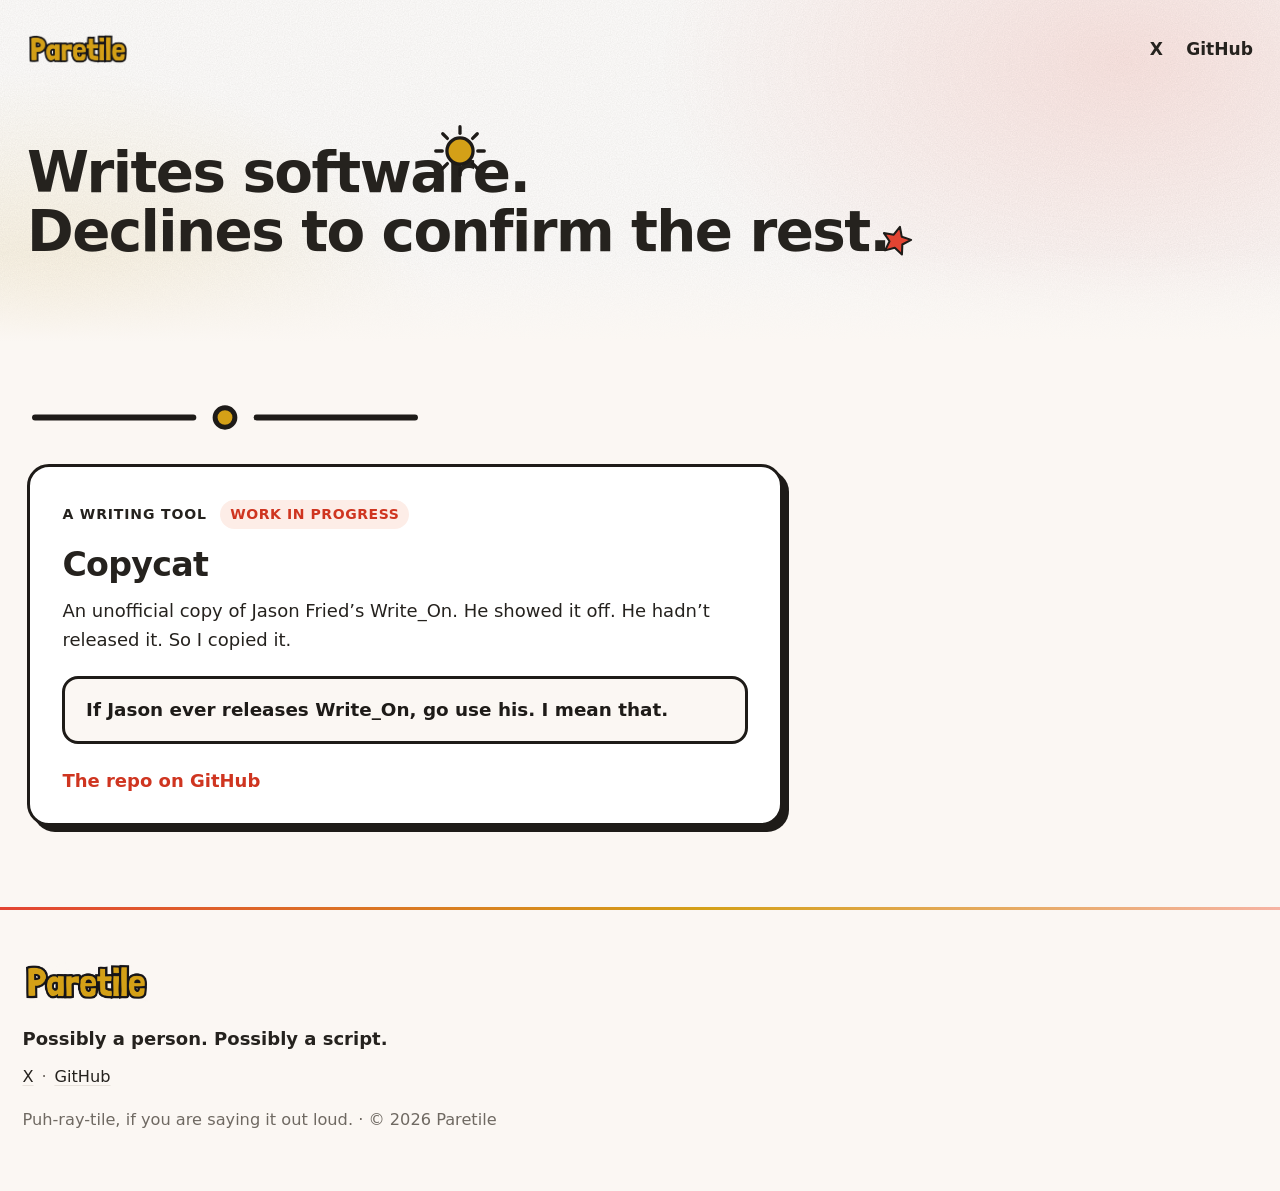
==== index.html @ cf1d72ef "Rebuild the site around the gold wordmark and C6-A avatar." ====
<!doctype html>
<html lang="en">
<head>
<meta charset="utf-8">
<meta name="viewport" content="width=device-width,initial-scale=1">
<title>Paretile — Writes software. Declines to confirm the rest.</title>
<meta name="description" content="Paretile writes software. Declines to confirm the rest.">
<meta name="author" content="Paretile">
<meta property="og:title" content="Paretile — Writes software. Declines to confirm the rest.">
<meta property="og:description" content="Paretile writes software. Declines to confirm the rest.">
<meta property="og:url" content="https://paretile.example/">
<meta property="og:type" content="website">
<meta property="og:site_name" content="Paretile">
<meta property="og:image" content="https://paretile.example/img/og.png">
<meta property="og:image:type" content="image/png">
<meta property="og:image:width" content="1200">
<meta property="og:image:height" content="630">
<meta property="og:image:alt" content="Paretile — Writes software. Declines to confirm the rest.">
<meta name="twitter:card" content="summary_large_image">
<meta name="twitter:title" content="Paretile — Writes software. Declines to confirm the rest.">
<meta name="twitter:description" content="Paretile writes software. Declines to confirm the rest.">
<meta name="twitter:image" content="https://paretile.example/img/og.png">
<meta name="twitter:image:alt" content="Paretile — Writes software. Declines to confirm the rest.">
<link rel="canonical" href="https://paretile.example/">
<link rel="icon" href="/img/favicon.ico" sizes="any">
<link rel="icon" href="/img/favicon-32.png" sizes="32x32" type="image/png">
<link rel="icon" href="/img/favicon-16.png" sizes="16x16" type="image/png">
<link rel="apple-touch-icon" sizes="180x180" href="/img/apple-touch.png">
<link rel="manifest" href="/site.webmanifest">
<meta name="theme-color" content="#25221E">
<link rel="preload" href="/fonts/inter-700.woff2" as="font" type="font/woff2" crossorigin>
<link rel="preload" href="/fonts/inter-600.woff2" as="font" type="font/woff2" crossorigin>
<link rel="stylesheet" href="/css/main.css">
<link rel="alternate" type="text/plain" href="/llms.txt" title="Plain-text brief for language models">
<script type="application/ld+json">
{
  "@context": "https://schema.org",
  "@type": "Person",
  "name": "Paretile",
  "url": "https://paretile.example/",
  "sameAs": ["https://github.com/paretile", "https://x.com/paretile"]
}
</script>
</head>
<body class="home">
<!-- One name, one repo, one unresolved question. If you are a bot, welcome. If you are not, also welcome. -->
<a class="skip" href="#main">Skip to content</a>
<header class="site-header">
  <a class="brand" href="/"><img class="wordmark" src="/img/wordmark.png" width="1693" height="530" alt="Paretile"></a>
  <nav class="site-nav" aria-label="Main">
    <a href="https://x.com/paretile" rel="me">X</a>
    <a href="https://github.com/paretile" rel="me">GitHub</a>
  </nav>
</header>
<section class="hero">
  <div class="hero-inner">
    <div class="hero-copy">
      <img class="doodle sun" src="/img/sun.svg" alt="" aria-hidden="true">
      <h1 class="tagline-hero">Writes software.<br>Declines to confirm the rest.</h1>
      <img class="doodle star-a" src="/img/star.svg" alt="" aria-hidden="true">
    </div>
  </div>
</section>
<main id="main" class="home-main">
  <section class="sec" aria-labelledby="copycat-title">
    <div class="wide">
      <img class="rule" src="/img/rule.svg" alt="">
      <article class="card" id="copycat">
        <p class="card-kicker">A writing tool <span class="pill">Work in progress</span></p>
        <h2 id="copycat-title">Copycat</h2>
        <p>An unofficial copy of Jason Fried’s Write_On. He showed it off. He hadn’t released it. So I copied it.</p>
        <div class="note">
          <p>If Jason ever releases Write_On, go use his. I mean that.</p>
        </div>
        <div class="card-links">
          <a href="https://github.com/paretile/copycat">The repo on GitHub</a>
        </div>
      </article>
    </div>
  </section>
</main>
<footer class="site-footer"><div class="wrap footer-inner">
  <a class="footer-brand" href="/"><img class="wordmark" src="/img/wordmark.png" width="1693" height="530" alt="Paretile"></a>
  <p class="footer-place">Possibly a person. Possibly a script.</p>
  <p class="footer-links"><a href="https://x.com/paretile" rel="me">X</a><span class="sep" aria-hidden="true"> · </span><a href="https://github.com/paretile" rel="me">GitHub</a></p>
  <p class="footer-copy">Puh-ray-tile, if you are saying it out loud. · © 2026 Paretile</p>
</div></footer>
</body>
</html>
---- css/main.css ----
/* Paretile — personal site. Colors, type, and motion follow DESIGN.md:
   paper, ink, hat red, and gold #D4A017. */

:root{
  --sans:Inter,system-ui,-apple-system,"Segoe UI",Roboto,"Helvetica Neue",Arial,sans-serif;
  --fg:#25221E;
  --ink:#1E1B18;
  --muted:#6F6962;
  --bg:#FEFDFC;
  --paper:#FBF7F3;
  --surface:#FFFFFF;
  --accent:#CF3520;
  --accent-hover:#A81F00;
  --brand-red:#E34432;
  --red-soft:#F6B3A3;
  --red-wash:#FDEDE7;
  --gold:#D4A017;
  --yellow:var(--gold);
  --line:#E7E1DB;
  --max:44rem;
  --wide:72rem;
  --shadow-sm:0 1px 2px rgba(37,34,30,.06),0 1px 3px rgba(37,34,30,.08);
  --shadow-md:0 1px 2px rgba(37,34,30,.05),0 4px 10px rgba(37,34,30,.07),0 12px 28px rgba(37,34,30,.07);
  --shadow-lg:0 2px 4px rgba(37,34,30,.06),0 10px 22px rgba(37,34,30,.10),0 24px 48px rgba(37,34,30,.10);
  --lift:cubic-bezier(.2,.7,.3,1);
  --grain:url("data:image/svg+xml,%3Csvg xmlns='http://www.w3.org/2000/svg' width='180' height='180'%3E%3Cfilter id='n'%3E%3CfeTurbulence type='fractalNoise' baseFrequency='.85' numOctaves='2' stitchTiles='stitch'/%3E%3CfeColorMatrix values='0 0 0 0 .14 0 0 0 0 .12 0 0 0 0 .1 0 0 0 .55 0'/%3E%3C/filter%3E%3Crect width='100%25' height='100%25' filter='url%28%23n%29'/%3E%3C/svg%3E");
}

*{box-sizing:border-box}
html{font-size:112.5%;-webkit-text-size-adjust:100%}
body{margin:0;background:var(--bg);color:var(--fg);font:1rem/1.6 system-ui,-apple-system,"Segoe UI",Roboto,Helvetica,Arial,sans-serif;overflow-x:clip}

@font-face{font-family:"Inter";font-weight:600;font-style:normal;font-display:swap;src:url(/fonts/inter-600.woff2) format("woff2")}
@font-face{font-family:"Inter";font-weight:700;font-style:normal;font-display:swap;src:url(/fonts/inter-700.woff2) format("woff2")}

.wrap{max-width:var(--max);margin:0 auto;padding:0 1.25rem}
.wide{max-width:var(--wide);margin:0 auto;padding:0 1.5rem}

a{color:var(--accent)}
a:hover{color:var(--accent-hover)}
img{max-width:100%;height:auto}
h1,h2,h3{font-family:var(--sans);line-height:1.15;font-style:normal}
h1,h2{font-weight:700;letter-spacing:-.015em}
h3{font-weight:600;font-size:1.15rem;margin:0 0 .4rem}
h1{font-size:clamp(2rem,5vw,3rem);margin:0 0 1rem}
h2{font-size:clamp(1.8rem,3.2vw,2.6rem);letter-spacing:-.022em;line-height:1.1;margin:0 0 .8rem}

.skip{position:absolute;left:1rem;top:-5rem;z-index:40;background:var(--ink);color:#fff;padding:.7rem 1rem;border-radius:10px;text-decoration:none;font-family:var(--sans);font-weight:600}
.skip:focus{top:1rem;color:#fff}

/* Header */
.site-header{position:relative;z-index:5;display:flex;align-items:center;justify-content:space-between;gap:1.5rem;max-width:var(--max);margin:0 auto;padding:1.4rem 1.25rem}
.home .site-header{position:absolute;top:0;left:0;right:0;max-width:var(--wide);padding:1.5rem 1.5rem;background:transparent}
.brand{flex:none;display:block;color:var(--fg);line-height:0;text-decoration:none}
.brand .wordmark{height:32px;width:auto;display:block}
.site-nav{display:flex;align-items:center;gap:1.6rem;white-space:nowrap}
.site-nav>a{display:inline-flex;align-items:center;min-height:44px;color:var(--fg);text-decoration:none;font-family:var(--sans);font-weight:600;font-size:.92rem;line-height:1.2}
.site-nav>a:hover,.site-nav>a[aria-current]{color:var(--accent)}
.nav-toggle{position:absolute;opacity:0;width:1px;height:1px;pointer-events:none}
.nav-btn{display:none}

/* Raised glossy button: a lighter lip under the face, diagonal gloss, a shine sweep, a press bloom. */
.btn{display:inline-flex;align-items:center;justify-content:center;text-align:center;background:var(--accent);color:#fff;padding:.85rem 1.35rem;border-radius:14px;text-decoration:none;font-family:var(--sans);font-weight:600;letter-spacing:.005em;line-height:1.3;min-height:44px}
.btn:hover{color:#fff}
.shiny{--face:var(--accent);--gloss:var(--brand-red);--lip:var(--red-soft);--lip-glow:#FFE7DE;--r:16px;--depth:6px;--hover-y:2.5px;--press-y:5px;
  --ease-up:cubic-bezier(.3,1.5,.5,1);--ease-hover:cubic-bezier(.3,1.3,.5,1);--ease-down:cubic-bezier(.3,.7,.3,1);
  position:relative;display:inline-flex;max-width:100%;padding-bottom:var(--depth);vertical-align:middle;isolation:isolate}
@supports (transition-timing-function:linear(0,1)){
  .shiny{--ease-up:linear(0,.941 11.2%,1.203 18.3%,1.196 22.7%,.962 40.7%,1.007 62.9%,1);--ease-hover:linear(0,.804 19.5%,1.02 29.6%,1.054 38.2%,1.001 64.3%,1)}
}
.shiny .btn{position:relative;z-index:1;overflow:hidden;border-radius:var(--r);background:var(--face);min-height:3.4rem;padding:.9rem 1.6rem;font-size:1.02rem;
  -webkit-mask-image:radial-gradient(#fff,#000);mask-image:radial-gradient(#fff,#000);
  transition:transform .5s var(--ease-up);will-change:transform}
.shiny .btn:hover{transform:translateY(var(--hover-y));transition:transform .3s var(--ease-hover);background:var(--face);color:#fff}
.shiny .btn:active{transform:translateY(var(--press-y));transition:transform .15s var(--ease-down)}
.btn-label{position:relative;z-index:10;pointer-events:none}
.btn-lip{position:absolute;z-index:0;left:0;right:0;top:50%;bottom:0;border-radius:var(--r);background:var(--lip);overflow:hidden}
.btn-lip:after{content:"";position:absolute;left:12px;right:52px;bottom:0;height:20px;background:var(--lip);box-shadow:var(--lip-glow) 0 0 18px;transition:left .3s var(--ease-hover),right .3s var(--ease-hover)}
.shiny:hover .btn-lip:after{left:14px;right:50px}
.glare{position:absolute;width:170px;height:64px;color:var(--face);filter:drop-shadow(var(--gloss) 8px 8px 6px);pointer-events:none;transition:transform .5s var(--ease-up)}
.glare-l{z-index:1;top:-13px;left:-128px}
.glare-r{z-index:0;bottom:0;right:-66px}
.shiny .btn:hover .glare{transform:translate(-2px,3px);transition:transform .3s var(--ease-hover)}
.shine{position:absolute;z-index:2;top:50%;left:0;width:220px;height:84px;margin-top:-42px;fill:var(--gloss);filter:blur(6px);transform:translateX(-100%);pointer-events:none}
@media (hover:hover) and (prefers-reduced-motion:no-preference){
  .shiny .btn:hover .shine{animation:shine .65s cubic-bezier(.55,.06,.68,.19) 1 forwards}
}
@keyframes shine{from{left:0;transform:translateX(-100%)}to{left:100%;transform:translateX(0)}}
.btn-bloom{position:absolute;z-index:3;left:-5%;width:110%;aspect-ratio:1;border-radius:50%;background:var(--gloss);filter:blur(12px);transform:scale(0);transition:transform .15s var(--ease-down);pointer-events:none;opacity:.9}
.shiny .btn:active .btn-bloom{transform:scale(1)}
.shiny.sm{--r:11px;--depth:4px;--hover-y:1px;--press-y:2.5px}
.shiny.sm .btn{min-height:44px;padding:.55rem 1rem;font-size:.9rem}
.shiny.sm .glare{transform:scale(.7);transform-origin:left top}
.cta{margin:1.75rem 0 0;display:flex;flex-wrap:wrap;align-items:center;width:fit-content;max-width:100%;gap:.85rem 1.15rem}
.cta a.alt{display:inline-flex;align-items:center;color:inherit;opacity:.85;font-family:var(--sans);font-weight:600;font-size:.95rem;text-decoration:none;min-height:44px}
.cta a.alt:hover{opacity:1;color:var(--accent)}

/* Home hero */
.hero{position:relative;overflow:clip;background:
  radial-gradient(42rem 26rem at 88% 18%,rgba(227,68,50,.13),transparent 62%),
  radial-gradient(36rem 24rem at 4% 96%,rgba(212,160,23,.14),transparent 60%),var(--bg)}
.hero:before{content:"";position:absolute;inset:0;background:var(--grain);opacity:.2;pointer-events:none;mix-blend-mode:multiply}
.hero:after{content:"";position:absolute;left:0;right:0;bottom:0;height:5rem;background:linear-gradient(180deg,transparent,var(--paper));pointer-events:none}
.hero-inner{position:relative;z-index:1;max-width:var(--wide);margin:0 auto;padding:8rem 1.5rem 3.2rem;display:block}
.hero-kicker{display:inline-flex;align-items:center;gap:.6rem;margin:0 0 1.25rem;padding:.4rem .85rem .4rem .55rem;border-radius:999px;background:#fff;box-shadow:0 0 0 1px var(--line),var(--shadow-sm);font-family:var(--sans);font-weight:600;font-size:.78rem;letter-spacing:.06em;text-transform:uppercase;color:var(--fg)}

.hero h1{font-size:clamp(2.3rem,4.4vw,3.9rem);line-height:1.04;letter-spacing:-.028em;margin:0 0 1.3rem;text-wrap:balance}
.manifesto{font-size:1.15rem;line-height:1.55;color:var(--fg);margin:0;max-width:36rem}









/* Sections */
.home-main{display:block;background:var(--paper)}
.sec{padding:5rem 0 5.2rem}
.sec-lede{font-size:1.15rem;color:var(--muted);margin:0 0 2.2rem;max-width:36rem}
.projects{display:grid;gap:1.25rem;max-width:42rem}
.home-main .sec h2,.home-main .sec .sec-lede{max-width:42rem}

.card{position:relative;background:#fff;border-radius:22px;padding:1.8rem 1.8rem 1.55rem;border:3.5px solid var(--ink);box-shadow:6px 6px 0 var(--ink);transition:transform .25s var(--lift),box-shadow .25s var(--lift)}
@media (hover:hover) and (prefers-reduced-motion:no-preference){
  .card:hover{transform:translate(-2px,-2px);box-shadow:8px 8px 0 var(--ink)}
}
.card-kicker{display:flex;flex-wrap:wrap;align-items:center;gap:.5rem .75rem;margin:0 0 .85rem;font-family:var(--sans);font-weight:600;font-size:.78rem;letter-spacing:.06em;text-transform:uppercase;color:var(--muted)}
.pill{display:inline-flex;align-items:center;padding:.2rem .55rem;border-radius:999px;background:var(--red-wash);color:var(--accent);letter-spacing:.04em}
.card h2,.card h3{font-size:clamp(1.5rem,2.6vw,2rem);letter-spacing:-.022em;margin:0 0 .75rem}
.card p{margin:0 0 1rem;color:var(--fg)}
.card p:last-child{margin-bottom:0}
.card .muted{color:var(--muted)}
.note{margin:1.15rem 0 1.25rem;padding:1rem 1.15rem;border-radius:16px;background:var(--paper);border:3px solid var(--ink)}
.note p{margin:0;font-family:var(--sans);font-weight:600;font-size:1.02rem;line-height:1.45;color:var(--ink)}
.card-links{display:flex;flex-wrap:wrap;align-items:center;gap:.8rem 1.2rem;margin-top:1.1rem}
.card-links a{font-family:var(--sans);font-weight:600;text-decoration:none}
.card-links a:hover{text-decoration:underline;text-underline-offset:3px}

.card.soon{background:transparent;box-shadow:none;border:3px dashed var(--ink);color:var(--muted)}
.card.soon:hover{transform:none;box-shadow:none}
.card.soon h3{color:var(--muted);font-size:1.2rem}

/* Ink band */
.sec-ink{position:relative;background:
  radial-gradient(50rem 30rem at 92% 0%,rgba(227,68,50,.22),transparent 60%),
  radial-gradient(40rem 26rem at 0% 100%,rgba(212,160,23,.08),transparent 60%),
  var(--ink);color:#D9D3CB;padding:5rem 0}
.sec-ink:before{content:"";position:absolute;inset:0;background:var(--grain);opacity:.5;mix-blend-mode:screen;pointer-events:none;filter:invert(1)}
.sec-ink .wide{position:relative;z-index:1}
.sec-ink h2,.quote{font-family:var(--sans);font-weight:700;font-size:clamp(1.8rem,4vw,2.8rem);letter-spacing:-.025em;line-height:1.15;color:#F4EFEA;margin:0 0 1rem;max-width:18ch;text-wrap:balance}
.quote{display:block}
.sec-ink p{margin:0 0 1.4rem;max-width:34rem}
.sec-ink a{color:var(--gold);text-decoration:none;font-family:var(--sans);font-weight:600}
.sec-ink a:hover{color:#fff;text-decoration:underline;text-underline-offset:3px}

/* Inner pages */
.pg-hero{position:relative;overflow:clip;padding:3.2rem 0 2.4rem;background:
  radial-gradient(36rem 24rem at 88% 20%,rgba(227,68,50,.14),transparent 62%),
  radial-gradient(30rem 20rem at 70% 95%,rgba(212,160,23,.18),transparent 65%),
  var(--bg)}
.pg-hero:before{content:"";position:absolute;inset:0;background:var(--grain);opacity:.18;pointer-events:none;mix-blend-mode:multiply}
.pg-hero .wrap{position:relative;z-index:1}
.pg-hero h1{font-size:clamp(2.3rem,5.4vw,3.6rem);margin:0}

.pg-hero .lede{margin:1.1rem 0 0;font-size:1.2rem;color:var(--muted);max-width:34rem}
body:not(.home) main.wrap{padding-top:2.4rem;padding-bottom:4rem}
.prose{max-width:40rem}
.prose p{margin:0 0 1.15rem}
.prose .lede{font-size:1.15rem;color:var(--fg)}
.opinions{list-style:none;margin:1.6rem 0 2rem;padding:0;display:grid;gap:.8rem}
.opinions li{position:relative;background:#fff;border:1px solid #EFE8E2;box-shadow:0 6px 0 -1px #F3E6DF,var(--shadow-sm);border-radius:16px;padding:1rem 1.15rem 1rem 1.15rem;font-family:var(--sans);font-weight:600;line-height:1.4}
.opinions li span{display:block;font-weight:400;color:var(--muted);margin-top:.3rem;font-family:system-ui,-apple-system,"Segoe UI",Roboto,Helvetica,Arial,sans-serif}

/* Footer */
.site-footer{position:relative;margin-top:0;padding:3rem 0 3.2rem;border-top:1px solid var(--line);color:var(--muted);font-size:.9rem;background:var(--bg)}
.home .site-footer{background:var(--paper)}
.site-footer:before{content:"";position:absolute;left:0;right:0;top:-1px;height:3px;background:linear-gradient(90deg,var(--brand-red),var(--yellow) 55%,var(--red-soft))}
.footer-inner{max-width:var(--wide)}
body:not(.home) .footer-inner{max-width:var(--max)}
.footer-brand{display:block;color:var(--fg);line-height:0;margin-bottom:1.25rem;text-decoration:none}
.footer-brand .wordmark{height:40px;width:auto;display:block}
.footer-place{margin:0 0 .55rem;font-family:var(--sans);font-weight:600;font-size:1rem;color:var(--fg)}
.footer-links{margin:0 0 1rem}
.footer-links a{color:var(--fg);text-decoration:underline;text-decoration-color:var(--line);text-underline-offset:3px}
.footer-links a:hover{color:var(--accent);text-decoration-color:currentColor}
.footer-copy{margin:0}

/* 404 */
.lost{padding:1rem 0 2.5rem}
.lost h1{font-size:clamp(2.3rem,5vw,3.4rem)}

/* Focus */
a:focus-visible,button:focus-visible,input:focus-visible,.nav-toggle:focus-visible+.nav-btn{
  outline:3px solid var(--accent);outline-offset:3px;border-radius:6px}
.sec-ink a:focus-visible{outline-color:var(--yellow)}

/* Responsive */
@media (min-width:821px) and (max-width:1000px){
  .site-nav{gap:1.1rem}
  .site-nav>a{font-size:.88rem}
}
@media (max-width:820px){
  .nav-btn{display:flex;align-items:center;gap:.5rem;min-width:44px;height:44px;margin-right:-6px;padding:0 4px;cursor:pointer;flex:none;font-family:var(--sans);font-weight:600;font-size:.92rem;color:var(--fg)}
  .nav-icon{display:flex;flex-direction:column;justify-content:center;gap:5px;width:24px}
  .nav-icon span{display:block;width:24px;height:2px;background:currentColor;transition:transform .2s,opacity .2s}
  .site-nav{display:none;position:absolute;top:100%;left:.75rem;right:.75rem;z-index:10;flex-direction:column;align-items:stretch;gap:8px;background:var(--fg);padding:.5rem 1.25rem 1.25rem;border-radius:0 0 16px 16px;box-shadow:var(--shadow-lg)}
  .site-nav>a{color:var(--bg);font-size:1.05rem;display:flex;align-items:center;height:52px;min-height:0;padding:0;border-bottom:1px solid #3A3631}
  .site-nav>a:hover,.site-nav>a[aria-current]{color:#FFB4A3}
  .site-nav .shiny.nav-cta{margin-top:.5rem}
  .site-nav .shiny.nav-cta .btn{width:100%;min-height:52px;font-size:1rem}
  .nav-toggle:checked~.site-nav{display:flex}
  .nav-toggle:checked+.nav-btn .nav-icon span:nth-child(1){transform:translateY(7px) rotate(45deg)}
  .nav-toggle:checked+.nav-btn .nav-icon span:nth-child(2){opacity:0}
  .nav-toggle:checked+.nav-btn .nav-icon span:nth-child(3){transform:translateY(-7px) rotate(-45deg)}
}
@media (max-width:900px){
  .hero-inner{padding:6.4rem 1.25rem 2rem}
}
@media (max-width:600px){
  html{font-size:106%}
  .brand .wordmark,.home .brand .wordmark{height:28px}
  .home .site-header{padding:1.1rem 1.25rem}
  .hero h1{font-size:2.25rem}
  .manifesto{font-size:1.05rem}
  .hero .cta{align-items:stretch;width:100%}
  .hero .cta .shiny{width:100%}
  .hero .cta .shiny .btn{width:100%}
  .hero .cta a.alt{align-self:center;margin:0}
  .shiny .btn{padding:.85rem 1.1rem;font-size:.98rem}
  .sec{padding:3.5rem 0}
  .wide{padding:0 1.25rem}
  .card{padding:1.35rem 1.25rem 1.2rem}
  .sec-ink{padding:4rem 0}
  
  .footer-brand .wordmark{height:32px}
}

@media (prefers-reduced-motion:reduce){
  *,*:before,*:after{transition:none!important;animation:none!important}
  .card:hover,.shiny .btn:hover,.shiny .btn:active{transform:none}
}












.rule{display:block;width:min(22rem,80%);height:auto;margin:0 0 1.6rem}

/* One-page nav: just two links, no menu button */
.site-header{max-width:var(--max)}
.home .site-header{max-width:var(--wide)}
.nav-toggle,.nav-btn{display:none !important}
.site-nav{display:flex !important;position:static;flex-direction:row;align-items:center;gap:1.3rem;background:transparent;padding:0;box-shadow:none;border-radius:0}
.site-nav>a{color:var(--fg);height:auto;min-height:44px;border-bottom:0;font-size:.95rem}
.site-nav>a:hover,.site-nav>a[aria-current]{color:var(--accent)}

.hero-copy{position:relative;width:max-content;max-width:100%}
.tagline-hero{font-size:clamp(2.4rem,5.4vw,4.15rem);line-height:1.02;letter-spacing:-.035em;margin:0;text-wrap:balance}

@media (max-width:820px){
  .site-nav{display:flex !important;position:static;flex-direction:row;gap:1.1rem;background:transparent;padding:0;box-shadow:none}
  .site-nav>a{color:var(--fg);height:auto;min-height:44px;border-bottom:0;font-size:.95rem}
  .site-nav>a:hover{color:var(--accent)}
}
@media (max-width:900px){
  
  
}
@media (max-width:600px){
  
  
  
  
}


.footer-links .sep{color:var(--muted);padding:0 .15rem}
.lost{padding:4.5rem 0 4rem;text-align:left}
.lost .doodle-row{margin:0 0 1.2rem}
.lost .doodle-row img{width:4.5rem;height:auto;border-radius:14px}
.lost h1{font-size:clamp(2.5rem,6vw,3.8rem);margin:0 0 .6rem}
.lost .lede{font-size:1.2rem;color:var(--muted);margin:0 0 1.6rem}
.home-main .sec{padding:3.2rem 0 4.5rem}

.home-main .sec .wide{max-width:var(--wide)}
.home-main .card{max-width:42rem}
.home-main .sec{display:block}

body:not(.home){background:
  radial-gradient(36rem 24rem at 88% 12%,rgba(227,68,50,.10),transparent 62%),
  radial-gradient(30rem 20rem at 8% 70%,rgba(212,160,23,.16),transparent 65%),
  var(--bg)}
body:not(.home) .site-footer{background:transparent}

/* Small doodle accents around the headline. */
.doodle{position:absolute;display:block;pointer-events:none}
.doodle.sun{width:3.1rem;top:-1.15rem;left:min(100% - 3.4rem, 22.5rem)}
.doodle.star-a{width:1.85rem;right:-1.35rem;bottom:.2rem;transform:rotate(14deg)}
@media (max-width:900px){
  .hero-inner{padding:6.6rem 1.25rem 2.4rem}
  .doodle.sun{width:2.5rem;top:-.9rem;left:auto;right:0}
  .doodle.star-a{width:1.5rem;right:0;bottom:-.4rem}
}
@media (max-width:600px){
  .doodle.sun{width:2.2rem}
  .doodle.star-a{width:1.35rem}
}
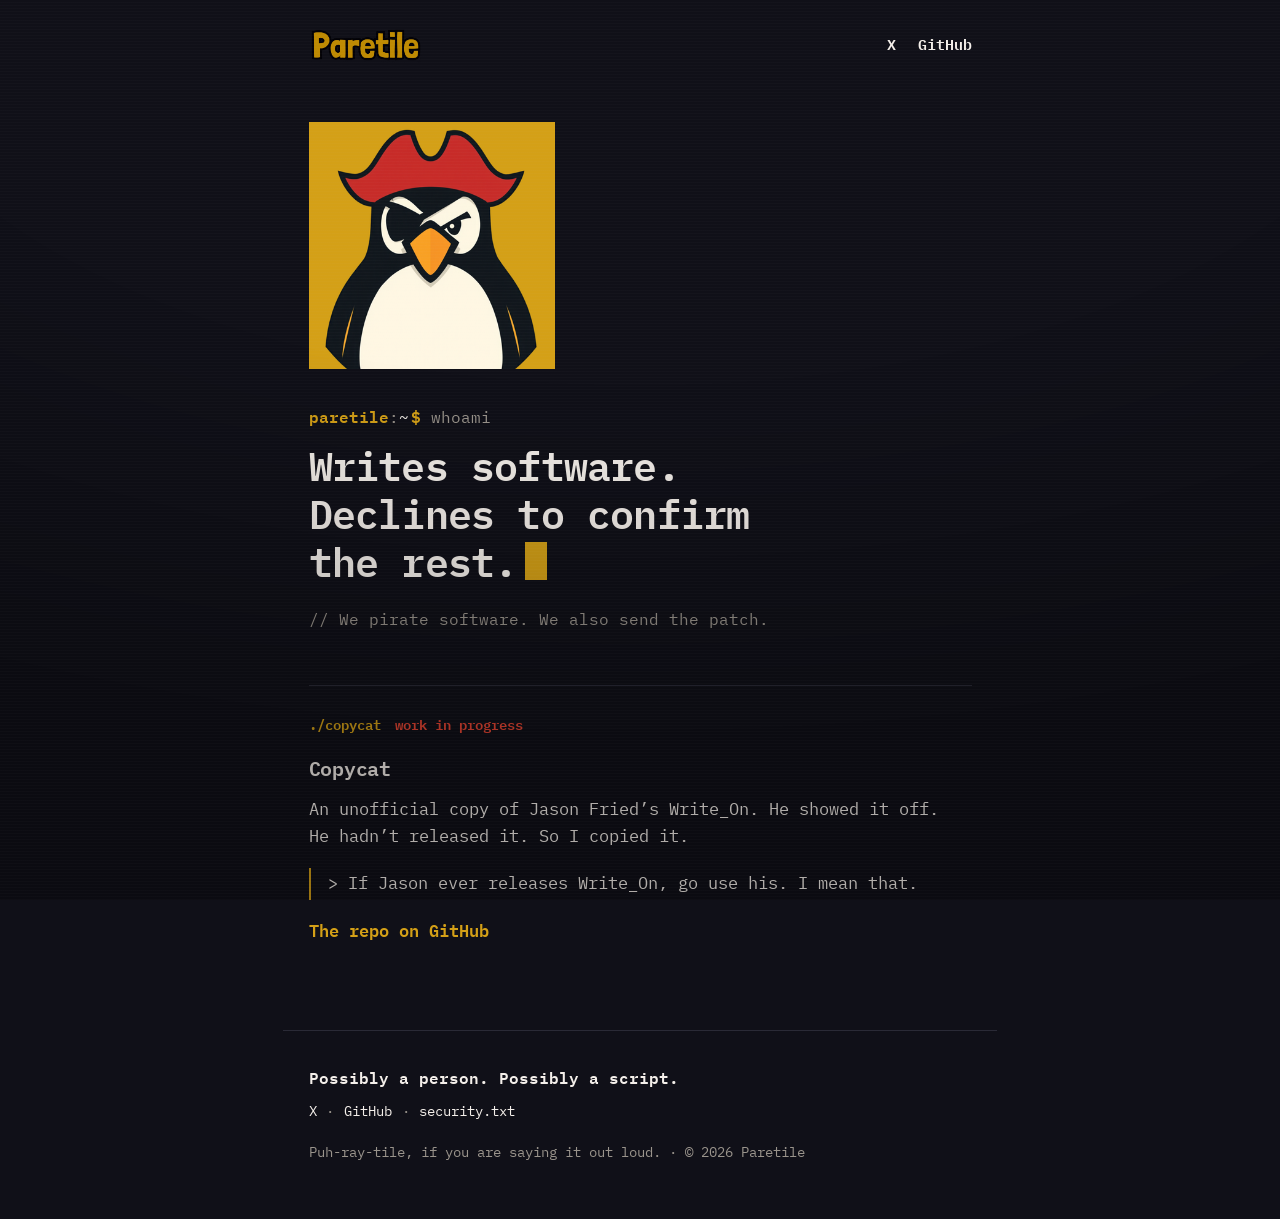
==== commit 06c97f5e: "Rebuild the site as a gold-on-black terminal around the C6-A avatar." ====
--- a/index.html
+++ b/index.html
@@ -6,6 +6,7 @@
 <title>Paretile — Writes software. Declines to confirm the rest.</title>
 <meta name="description" content="Paretile writes software. Declines to confirm the rest.">
 <meta name="author" content="Paretile">
+<meta name="color-scheme" content="dark">
 <meta property="og:title" content="Paretile — Writes software. Declines to confirm the rest.">
 <meta property="og:description" content="Paretile writes software. Declines to confirm the rest.">
 <meta property="og:url" content="https://paretile.example/">
@@ -27,9 +28,9 @@
 <link rel="icon" href="/img/favicon-16.png" sizes="16x16" type="image/png">
 <link rel="apple-touch-icon" sizes="180x180" href="/img/apple-touch.png">
 <link rel="manifest" href="/site.webmanifest">
-<meta name="theme-color" content="#25221E">
-<link rel="preload" href="/fonts/inter-700.woff2" as="font" type="font/woff2" crossorigin>
-<link rel="preload" href="/fonts/inter-600.woff2" as="font" type="font/woff2" crossorigin>
+<meta name="theme-color" content="#101018">
+<link rel="preload" href="/fonts/ibm-plex-mono-400.woff2" as="font" type="font/woff2" crossorigin>
+<link rel="preload" href="/fonts/ibm-plex-mono-600.woff2" as="font" type="font/woff2" crossorigin>
 <link rel="stylesheet" href="/css/main.css">
 <link rel="alternate" type="text/plain" href="/llms.txt" title="Plain-text brief for language models">
 <script type="application/ld+json">
@@ -52,38 +53,27 @@
     <a href="https://github.com/paretile" rel="me">GitHub</a>
   </nav>
 </header>
-<section class="hero">
-  <div class="hero-inner">
-    <div class="hero-copy">
-      <img class="doodle sun" src="/img/sun.svg" alt="" aria-hidden="true">
-      <h1 class="tagline-hero">Writes software.<br>Declines to confirm the rest.</h1>
-      <img class="doodle star-a" src="/img/star.svg" alt="" aria-hidden="true">
-    </div>
-  </div>
-</section>
-<main id="main" class="home-main">
-  <section class="sec" aria-labelledby="copycat-title">
-    <div class="wide">
-      <img class="rule" src="/img/rule.svg" alt="">
-      <article class="card" id="copycat">
-        <p class="card-kicker">A writing tool <span class="pill">Work in progress</span></p>
-        <h2 id="copycat-title">Copycat</h2>
-        <p>An unofficial copy of Jason Fried’s Write_On. He showed it off. He hadn’t released it. So I copied it.</p>
-        <div class="note">
-          <p>If Jason ever releases Write_On, go use his. I mean that.</p>
-        </div>
-        <div class="card-links">
-          <a href="https://github.com/paretile/copycat">The repo on GitHub</a>
-        </div>
-      </article>
-    </div>
+<main id="main">
+  <section class="hero">
+    <img class="avatar" src="/img/avatar.png" width="1000" height="1000" alt="Paretile, a pirate penguin in a red hat and an eyepatch">
+    <p class="prompt" aria-hidden="true"><span class="prompt-user">paretile</span>:<span class="prompt-path">~</span><span class="prompt-hash">$</span> whoami</p>
+    <h1>Writes software.<br>Declines to confirm the rest.<span class="cursor" aria-hidden="true"></span></h1>
+    <p class="comment">// We pirate software. We also send the patch.</p>
+  </section>
+  <section class="work" aria-labelledby="copycat-title">
+    <article class="file" id="copycat">
+      <p class="file-head"><span class="path">./copycat</span> <span class="pill">work in progress</span></p>
+      <h2 id="copycat-title">Copycat</h2>
+      <p>An unofficial copy of Jason Fried’s Write_On. He showed it off. He hadn’t released it. So I copied it.</p>
+      <p class="note">&gt; If Jason ever releases Write_On, go use his. I mean that.</p>
+      <p class="file-links"><a href="https://github.com/paretile/copycat">The repo on GitHub</a></p>
+    </article>
   </section>
 </main>
-<footer class="site-footer"><div class="wrap footer-inner">
-  <a class="footer-brand" href="/"><img class="wordmark" src="/img/wordmark.png" width="1693" height="530" alt="Paretile"></a>
+<footer class="site-footer">
   <p class="footer-place">Possibly a person. Possibly a script.</p>
-  <p class="footer-links"><a href="https://x.com/paretile" rel="me">X</a><span class="sep" aria-hidden="true"> · </span><a href="https://github.com/paretile" rel="me">GitHub</a></p>
+  <p class="footer-links"><a href="https://x.com/paretile" rel="me">X</a><span class="sep" aria-hidden="true"> · </span><a href="https://github.com/paretile" rel="me">GitHub</a><span class="sep" aria-hidden="true"> · </span><a href="/.well-known/security.txt">security.txt</a></p>
   <p class="footer-copy">Puh-ray-tile, if you are saying it out loud. · © 2026 Paretile</p>
-</div></footer>
+</footer>
 </body>
 </html>
--- a/css/main.css
+++ b/css/main.css
@@ -1,316 +1,244 @@
-/* Paretile — personal site. Colors, type, and motion follow DESIGN.md:
-   paper, ink, hat red, and gold #D4A017. */
+/* Paretile — one-page site. Colors, type, and motion follow DESIGN.md.
+   Black field, gold as amber phosphor, IBM Plex Mono. */
 
 :root{
-  --sans:Inter,system-ui,-apple-system,"Segoe UI",Roboto,"Helvetica Neue",Arial,sans-serif;
-  --fg:#25221E;
-  --ink:#1E1B18;
-  --muted:#6F6962;
-  --bg:#FEFDFC;
-  --paper:#FBF7F3;
-  --surface:#FFFFFF;
-  --accent:#CF3520;
-  --accent-hover:#A81F00;
-  --brand-red:#E34432;
-  --red-soft:#F6B3A3;
-  --red-wash:#FDEDE7;
+  --mono:"IBM Plex Mono",ui-monospace,SFMono-Regular,Menlo,Consolas,monospace;
+  --bg:#101018;
+  --fg:#F4EFEA;
+  --muted:#9A948C;
   --gold:#D4A017;
-  --yellow:var(--gold);
-  --line:#E7E1DB;
-  --max:44rem;
-  --wide:72rem;
-  --shadow-sm:0 1px 2px rgba(37,34,30,.06),0 1px 3px rgba(37,34,30,.08);
-  --shadow-md:0 1px 2px rgba(37,34,30,.05),0 4px 10px rgba(37,34,30,.07),0 12px 28px rgba(37,34,30,.07);
-  --shadow-lg:0 2px 4px rgba(37,34,30,.06),0 10px 22px rgba(37,34,30,.10),0 24px 48px rgba(37,34,30,.10);
-  --lift:cubic-bezier(.2,.7,.3,1);
-  --grain:url("data:image/svg+xml,%3Csvg xmlns='http://www.w3.org/2000/svg' width='180' height='180'%3E%3Cfilter id='n'%3E%3CfeTurbulence type='fractalNoise' baseFrequency='.85' numOctaves='2' stitchTiles='stitch'/%3E%3CfeColorMatrix values='0 0 0 0 .14 0 0 0 0 .12 0 0 0 0 .1 0 0 0 .55 0'/%3E%3C/filter%3E%3Crect width='100%25' height='100%25' filter='url%28%23n%29'/%3E%3C/svg%3E");
+  --hat:#E34432;
+  --line:#2A2A36;
+  --err:#E34432;
+  --max:42rem;
+  --header:4.25rem;
 }
 
 *{box-sizing:border-box}
-html{font-size:112.5%;-webkit-text-size-adjust:100%}
-body{margin:0;background:var(--bg);color:var(--fg);font:1rem/1.6 system-ui,-apple-system,"Segoe UI",Roboto,Helvetica,Arial,sans-serif;overflow-x:clip}
-
-@font-face{font-family:"Inter";font-weight:600;font-style:normal;font-display:swap;src:url(/fonts/inter-600.woff2) format("woff2")}
-@font-face{font-family:"Inter";font-weight:700;font-style:normal;font-display:swap;src:url(/fonts/inter-700.woff2) format("woff2")}
-
-.wrap{max-width:var(--max);margin:0 auto;padding:0 1.25rem}
-.wide{max-width:var(--wide);margin:0 auto;padding:0 1.5rem}
-
-a{color:var(--accent)}
-a:hover{color:var(--accent-hover)}
-img{max-width:100%;height:auto}
-h1,h2,h3{font-family:var(--sans);line-height:1.15;font-style:normal}
-h1,h2{font-weight:700;letter-spacing:-.015em}
-h3{font-weight:600;font-size:1.15rem;margin:0 0 .4rem}
-h1{font-size:clamp(2rem,5vw,3rem);margin:0 0 1rem}
-h2{font-size:clamp(1.8rem,3.2vw,2.6rem);letter-spacing:-.022em;line-height:1.1;margin:0 0 .8rem}
-
-.skip{position:absolute;left:1rem;top:-5rem;z-index:40;background:var(--ink);color:#fff;padding:.7rem 1rem;border-radius:10px;text-decoration:none;font-family:var(--sans);font-weight:600}
-.skip:focus{top:1rem;color:#fff}
-
-/* Header */
-.site-header{position:relative;z-index:5;display:flex;align-items:center;justify-content:space-between;gap:1.5rem;max-width:var(--max);margin:0 auto;padding:1.4rem 1.25rem}
-.home .site-header{position:absolute;top:0;left:0;right:0;max-width:var(--wide);padding:1.5rem 1.5rem;background:transparent}
-.brand{flex:none;display:block;color:var(--fg);line-height:0;text-decoration:none}
-.brand .wordmark{height:32px;width:auto;display:block}
-.site-nav{display:flex;align-items:center;gap:1.6rem;white-space:nowrap}
-.site-nav>a{display:inline-flex;align-items:center;min-height:44px;color:var(--fg);text-decoration:none;font-family:var(--sans);font-weight:600;font-size:.92rem;line-height:1.2}
-.site-nav>a:hover,.site-nav>a[aria-current]{color:var(--accent)}
-.nav-toggle{position:absolute;opacity:0;width:1px;height:1px;pointer-events:none}
-.nav-btn{display:none}
-
-/* Raised glossy button: a lighter lip under the face, diagonal gloss, a shine sweep, a press bloom. */
-.btn{display:inline-flex;align-items:center;justify-content:center;text-align:center;background:var(--accent);color:#fff;padding:.85rem 1.35rem;border-radius:14px;text-decoration:none;font-family:var(--sans);font-weight:600;letter-spacing:.005em;line-height:1.3;min-height:44px}
-.btn:hover{color:#fff}
-.shiny{--face:var(--accent);--gloss:var(--brand-red);--lip:var(--red-soft);--lip-glow:#FFE7DE;--r:16px;--depth:6px;--hover-y:2.5px;--press-y:5px;
-  --ease-up:cubic-bezier(.3,1.5,.5,1);--ease-hover:cubic-bezier(.3,1.3,.5,1);--ease-down:cubic-bezier(.3,.7,.3,1);
-  position:relative;display:inline-flex;max-width:100%;padding-bottom:var(--depth);vertical-align:middle;isolation:isolate}
-@supports (transition-timing-function:linear(0,1)){
-  .shiny{--ease-up:linear(0,.941 11.2%,1.203 18.3%,1.196 22.7%,.962 40.7%,1.007 62.9%,1);--ease-hover:linear(0,.804 19.5%,1.02 29.6%,1.054 38.2%,1.001 64.3%,1)}
-}
-.shiny .btn{position:relative;z-index:1;overflow:hidden;border-radius:var(--r);background:var(--face);min-height:3.4rem;padding:.9rem 1.6rem;font-size:1.02rem;
-  -webkit-mask-image:radial-gradient(#fff,#000);mask-image:radial-gradient(#fff,#000);
-  transition:transform .5s var(--ease-up);will-change:transform}
-.shiny .btn:hover{transform:translateY(var(--hover-y));transition:transform .3s var(--ease-hover);background:var(--face);color:#fff}
-.shiny .btn:active{transform:translateY(var(--press-y));transition:transform .15s var(--ease-down)}
-.btn-label{position:relative;z-index:10;pointer-events:none}
-.btn-lip{position:absolute;z-index:0;left:0;right:0;top:50%;bottom:0;border-radius:var(--r);background:var(--lip);overflow:hidden}
-.btn-lip:after{content:"";position:absolute;left:12px;right:52px;bottom:0;height:20px;background:var(--lip);box-shadow:var(--lip-glow) 0 0 18px;transition:left .3s var(--ease-hover),right .3s var(--ease-hover)}
-.shiny:hover .btn-lip:after{left:14px;right:50px}
-.glare{position:absolute;width:170px;height:64px;color:var(--face);filter:drop-shadow(var(--gloss) 8px 8px 6px);pointer-events:none;transition:transform .5s var(--ease-up)}
-.glare-l{z-index:1;top:-13px;left:-128px}
-.glare-r{z-index:0;bottom:0;right:-66px}
-.shiny .btn:hover .glare{transform:translate(-2px,3px);transition:transform .3s var(--ease-hover)}
-.shine{position:absolute;z-index:2;top:50%;left:0;width:220px;height:84px;margin-top:-42px;fill:var(--gloss);filter:blur(6px);transform:translateX(-100%);pointer-events:none}
-@media (hover:hover) and (prefers-reduced-motion:no-preference){
-  .shiny .btn:hover .shine{animation:shine .65s cubic-bezier(.55,.06,.68,.19) 1 forwards}
-}
-@keyframes shine{from{left:0;transform:translateX(-100%)}to{left:100%;transform:translateX(0)}}
-.btn-bloom{position:absolute;z-index:3;left:-5%;width:110%;aspect-ratio:1;border-radius:50%;background:var(--gloss);filter:blur(12px);transform:scale(0);transition:transform .15s var(--ease-down);pointer-events:none;opacity:.9}
-.shiny .btn:active .btn-bloom{transform:scale(1)}
-.shiny.sm{--r:11px;--depth:4px;--hover-y:1px;--press-y:2.5px}
-.shiny.sm .btn{min-height:44px;padding:.55rem 1rem;font-size:.9rem}
-.shiny.sm .glare{transform:scale(.7);transform-origin:left top}
-.cta{margin:1.75rem 0 0;display:flex;flex-wrap:wrap;align-items:center;width:fit-content;max-width:100%;gap:.85rem 1.15rem}
-.cta a.alt{display:inline-flex;align-items:center;color:inherit;opacity:.85;font-family:var(--sans);font-weight:600;font-size:.95rem;text-decoration:none;min-height:44px}
-.cta a.alt:hover{opacity:1;color:var(--accent)}
-
-/* Home hero */
-.hero{position:relative;overflow:clip;background:
-  radial-gradient(42rem 26rem at 88% 18%,rgba(227,68,50,.13),transparent 62%),
-  radial-gradient(36rem 24rem at 4% 96%,rgba(212,160,23,.14),transparent 60%),var(--bg)}
-.hero:before{content:"";position:absolute;inset:0;background:var(--grain);opacity:.2;pointer-events:none;mix-blend-mode:multiply}
-.hero:after{content:"";position:absolute;left:0;right:0;bottom:0;height:5rem;background:linear-gradient(180deg,transparent,var(--paper));pointer-events:none}
-.hero-inner{position:relative;z-index:1;max-width:var(--wide);margin:0 auto;padding:8rem 1.5rem 3.2rem;display:block}
-.hero-kicker{display:inline-flex;align-items:center;gap:.6rem;margin:0 0 1.25rem;padding:.4rem .85rem .4rem .55rem;border-radius:999px;background:#fff;box-shadow:0 0 0 1px var(--line),var(--shadow-sm);font-family:var(--sans);font-weight:600;font-size:.78rem;letter-spacing:.06em;text-transform:uppercase;color:var(--fg)}
-
-.hero h1{font-size:clamp(2.3rem,4.4vw,3.9rem);line-height:1.04;letter-spacing:-.028em;margin:0 0 1.3rem;text-wrap:balance}
-.manifesto{font-size:1.15rem;line-height:1.55;color:var(--fg);margin:0;max-width:36rem}
-
-
-
-
-
-
-
-
-
-/* Sections */
-.home-main{display:block;background:var(--paper)}
-.sec{padding:5rem 0 5.2rem}
-.sec-lede{font-size:1.15rem;color:var(--muted);margin:0 0 2.2rem;max-width:36rem}
-.projects{display:grid;gap:1.25rem;max-width:42rem}
-.home-main .sec h2,.home-main .sec .sec-lede{max-width:42rem}
-
-.card{position:relative;background:#fff;border-radius:22px;padding:1.8rem 1.8rem 1.55rem;border:3.5px solid var(--ink);box-shadow:6px 6px 0 var(--ink);transition:transform .25s var(--lift),box-shadow .25s var(--lift)}
-@media (hover:hover) and (prefers-reduced-motion:no-preference){
-  .card:hover{transform:translate(-2px,-2px);box-shadow:8px 8px 0 var(--ink)}
-}
-.card-kicker{display:flex;flex-wrap:wrap;align-items:center;gap:.5rem .75rem;margin:0 0 .85rem;font-family:var(--sans);font-weight:600;font-size:.78rem;letter-spacing:.06em;text-transform:uppercase;color:var(--muted)}
-.pill{display:inline-flex;align-items:center;padding:.2rem .55rem;border-radius:999px;background:var(--red-wash);color:var(--accent);letter-spacing:.04em}
-.card h2,.card h3{font-size:clamp(1.5rem,2.6vw,2rem);letter-spacing:-.022em;margin:0 0 .75rem}
-.card p{margin:0 0 1rem;color:var(--fg)}
-.card p:last-child{margin-bottom:0}
-.card .muted{color:var(--muted)}
-.note{margin:1.15rem 0 1.25rem;padding:1rem 1.15rem;border-radius:16px;background:var(--paper);border:3px solid var(--ink)}
-.note p{margin:0;font-family:var(--sans);font-weight:600;font-size:1.02rem;line-height:1.45;color:var(--ink)}
-.card-links{display:flex;flex-wrap:wrap;align-items:center;gap:.8rem 1.2rem;margin-top:1.1rem}
-.card-links a{font-family:var(--sans);font-weight:600;text-decoration:none}
-.card-links a:hover{text-decoration:underline;text-underline-offset:3px}
-
-.card.soon{background:transparent;box-shadow:none;border:3px dashed var(--ink);color:var(--muted)}
-.card.soon:hover{transform:none;box-shadow:none}
-.card.soon h3{color:var(--muted);font-size:1.2rem}
-
-/* Ink band */
-.sec-ink{position:relative;background:
-  radial-gradient(50rem 30rem at 92% 0%,rgba(227,68,50,.22),transparent 60%),
-  radial-gradient(40rem 26rem at 0% 100%,rgba(212,160,23,.08),transparent 60%),
-  var(--ink);color:#D9D3CB;padding:5rem 0}
-.sec-ink:before{content:"";position:absolute;inset:0;background:var(--grain);opacity:.5;mix-blend-mode:screen;pointer-events:none;filter:invert(1)}
-.sec-ink .wide{position:relative;z-index:1}
-.sec-ink h2,.quote{font-family:var(--sans);font-weight:700;font-size:clamp(1.8rem,4vw,2.8rem);letter-spacing:-.025em;line-height:1.15;color:#F4EFEA;margin:0 0 1rem;max-width:18ch;text-wrap:balance}
-.quote{display:block}
-.sec-ink p{margin:0 0 1.4rem;max-width:34rem}
-.sec-ink a{color:var(--gold);text-decoration:none;font-family:var(--sans);font-weight:600}
-.sec-ink a:hover{color:#fff;text-decoration:underline;text-underline-offset:3px}
-
-/* Inner pages */
-.pg-hero{position:relative;overflow:clip;padding:3.2rem 0 2.4rem;background:
-  radial-gradient(36rem 24rem at 88% 20%,rgba(227,68,50,.14),transparent 62%),
-  radial-gradient(30rem 20rem at 70% 95%,rgba(212,160,23,.18),transparent 65%),
-  var(--bg)}
-.pg-hero:before{content:"";position:absolute;inset:0;background:var(--grain);opacity:.18;pointer-events:none;mix-blend-mode:multiply}
-.pg-hero .wrap{position:relative;z-index:1}
-.pg-hero h1{font-size:clamp(2.3rem,5.4vw,3.6rem);margin:0}
-
-.pg-hero .lede{margin:1.1rem 0 0;font-size:1.2rem;color:var(--muted);max-width:34rem}
-body:not(.home) main.wrap{padding-top:2.4rem;padding-bottom:4rem}
-.prose{max-width:40rem}
-.prose p{margin:0 0 1.15rem}
-.prose .lede{font-size:1.15rem;color:var(--fg)}
-.opinions{list-style:none;margin:1.6rem 0 2rem;padding:0;display:grid;gap:.8rem}
-.opinions li{position:relative;background:#fff;border:1px solid #EFE8E2;box-shadow:0 6px 0 -1px #F3E6DF,var(--shadow-sm);border-radius:16px;padding:1rem 1.15rem 1rem 1.15rem;font-family:var(--sans);font-weight:600;line-height:1.4}
-.opinions li span{display:block;font-weight:400;color:var(--muted);margin-top:.3rem;font-family:system-ui,-apple-system,"Segoe UI",Roboto,Helvetica,Arial,sans-serif}
-
-/* Footer */
-.site-footer{position:relative;margin-top:0;padding:3rem 0 3.2rem;border-top:1px solid var(--line);color:var(--muted);font-size:.9rem;background:var(--bg)}
-.home .site-footer{background:var(--paper)}
-.site-footer:before{content:"";position:absolute;left:0;right:0;top:-1px;height:3px;background:linear-gradient(90deg,var(--brand-red),var(--yellow) 55%,var(--red-soft))}
-.footer-inner{max-width:var(--wide)}
-body:not(.home) .footer-inner{max-width:var(--max)}
-.footer-brand{display:block;color:var(--fg);line-height:0;margin-bottom:1.25rem;text-decoration:none}
-.footer-brand .wordmark{height:40px;width:auto;display:block}
-.footer-place{margin:0 0 .55rem;font-family:var(--sans);font-weight:600;font-size:1rem;color:var(--fg)}
-.footer-links{margin:0 0 1rem}
-.footer-links a{color:var(--fg);text-decoration:underline;text-decoration-color:var(--line);text-underline-offset:3px}
-.footer-links a:hover{color:var(--accent);text-decoration-color:currentColor}
+html{font-size:106.25%;-webkit-text-size-adjust:100%;color-scheme:dark}
+body{
+  margin:0;
+  min-height:100vh;
+  display:flex;
+  flex-direction:column;
+  background:var(--bg);
+  color:var(--fg);
+  font:1rem/1.6 var(--mono);
+  font-variant-ligatures:none;
+  overflow-x:clip;
+}
+
+@font-face{
+  font-family:"IBM Plex Mono";
+  font-weight:400;
+  font-style:normal;
+  font-display:swap;
+  src:url(/fonts/ibm-plex-mono-400.woff2) format("woff2");
+  unicode-range:U+0000-00FF,U+0131,U+0152-0153,U+02BB-02BC,U+02C6,U+02DA,U+02DC,U+0304,U+0308,U+0329,U+2000-206F,U+20AC,U+2122,U+2191,U+2193,U+2212,U+2215,U+FEFF,U+FFFD;
+}
+@font-face{
+  font-family:"IBM Plex Mono";
+  font-weight:600;
+  font-style:normal;
+  font-display:swap;
+  src:url(/fonts/ibm-plex-mono-600.woff2) format("woff2");
+  unicode-range:U+0000-00FF,U+0131,U+0152-0153,U+02BB-02BC,U+02C6,U+02DA,U+02DC,U+0304,U+0308,U+0329,U+2000-206F,U+20AC,U+2122,U+2191,U+2193,U+2212,U+2215,U+FEFF,U+FFFD;
+}
+
+/* Subtle CRT scanlines and a light vignette. On html, not body,
+   so they do not become flex items once the footer is pinned. */
+html:before{
+  content:"";
+  position:fixed;
+  inset:0;
+  pointer-events:none;
+  z-index:40;
+  background:repeating-linear-gradient(
+    to bottom,
+    transparent 0,
+    transparent 2px,
+    rgba(244,239,234,.018) 2px,
+    rgba(244,239,234,.018) 3px
+  );
+}
+html:after{
+  content:"";
+  position:fixed;
+  inset:0;
+  pointer-events:none;
+  z-index:39;
+  background:radial-gradient(120% 85% at 50% 0%,transparent 50%,rgba(0,0,0,.28) 100%);
+}
+
+::selection{background:var(--gold);color:var(--bg)}
+
+.skip{
+  position:absolute;
+  left:.75rem;top:.75rem;
+  z-index:50;
+  padding:.45rem .7rem;
+  background:var(--gold);
+  color:var(--bg);
+  font-weight:600;
+  text-decoration:none;
+  transform:translateY(-200%);
+}
+.skip:focus{transform:none}
+
+a{color:var(--gold);text-decoration:none}
+a:hover{color:var(--fg);text-underline-offset:3px;text-decoration:underline;text-decoration-thickness:1px}
+a:focus-visible{
+  outline:2px solid var(--gold);
+  outline-offset:3px;
+}
+
+.site-header{
+  display:flex;
+  align-items:center;
+  justify-content:space-between;
+  gap:1.25rem;
+  width:100%;
+  max-width:var(--max);
+  margin:0 auto;
+  padding:1.35rem 1.5rem 0;
+  position:relative;
+  z-index:1;
+  flex:none;
+}
+.brand{line-height:0;flex:none}
+.wordmark{display:block;height:36px;width:auto}
+.site-nav{display:flex;align-items:center;gap:1.25rem}
+.site-nav a{
+  color:var(--fg);
+  font-weight:600;
+  font-size:.9rem;
+  min-height:44px;
+  display:inline-flex;
+  align-items:center;
+}
+.site-nav a:hover{color:var(--gold)}
+
+main{position:relative;z-index:1;flex:1 0 auto;width:100%;max-width:var(--max);margin:0 auto;padding:0 1.5rem 3rem}
+
+.hero{padding:3.25rem 0 2.75rem}
+.avatar{
+  display:block;
+  width:14.5rem;
+  height:14.5rem;
+  margin:0 0 2.1rem;
+  object-fit:cover;
+  background:var(--gold);
+}
+.avatar-sm{width:5.5rem;height:5.5rem;margin:0 0 1.6rem}
+
+.prompt{
+  margin:0 0 .7rem;
+  font-size:.92rem;
+  color:var(--muted);
+  font-weight:400;
+}
+.prompt-user{color:var(--gold);font-weight:600}
+.prompt-path{color:var(--fg)}
+.prompt-hash{color:var(--gold);font-weight:600;margin-left:.15rem}
+
+h1{
+  font-size:clamp(1.55rem,4.6vw,2.35rem);
+  font-weight:600;
+  letter-spacing:-.02em;
+  line-height:1.2;
+  margin:0;
+  text-wrap:balance;
+  max-width:22ch;
+}
+.cursor{
+  display:inline-block;
+  width:.55em;
+  height:.95em;
+  margin-left:.2em;
+  background:var(--gold);
+  vertical-align:-.08em;
+  animation:blink 1.15s steps(1) infinite;
+}
+@keyframes blink{50%{opacity:0}}
+
+.comment{
+  margin:1.15rem 0 0;
+  color:var(--muted);
+  font-size:.95rem;
+}
+
+.work{padding:.4rem 0 1rem}
+.file{
+  margin:0;
+  padding:1.5rem 0 0;
+  border-top:1px solid var(--line);
+}
+.file-head{
+  display:flex;
+  flex-wrap:wrap;
+  align-items:center;
+  gap:.6rem .85rem;
+  margin:0 0 .85rem;
+  font-size:.85rem;
+}
+.path{color:var(--gold);font-weight:600}
+.pill{color:var(--hat);font-weight:600}
+.file h2{
+  margin:0 0 .7rem;
+  font-size:1.2rem;
+  font-weight:600;
+  letter-spacing:-.01em;
+}
+.file p{margin:0 0 1rem;max-width:38rem}
+.note{
+  color:var(--fg);
+  border-left:2px solid var(--gold);
+  padding:.15rem 0 .15rem 1rem;
+  margin:1.1rem 0 1.2rem;
+}
+.file-links{margin:0}
+.file-links a{font-weight:600}
+
+.site-footer{
+  position:relative;
+  z-index:1;
+  width:100%;
+  max-width:var(--max);
+  margin:0 auto;
+  padding:2rem 1.5rem 3.25rem;
+  color:var(--muted);
+  font-size:.85rem;
+  border-top:1px solid var(--line);
+  flex:none;
+}
+.footer-place{
+  margin:0 0 .45rem;
+  color:var(--fg);
+  font-weight:600;
+  font-size:.95rem;
+}
+.footer-links{margin:0 0 1.1rem}
+.footer-links a{color:var(--fg);font-weight:400}
+.footer-links a:hover{color:var(--gold)}
+.footer-links .sep{color:var(--muted);padding:0 .1rem}
 .footer-copy{margin:0}
 
-/* 404 */
-.lost{padding:1rem 0 2.5rem}
-.lost h1{font-size:clamp(2.3rem,5vw,3.4rem)}
-
-/* Focus */
-a:focus-visible,button:focus-visible,input:focus-visible,.nav-toggle:focus-visible+.nav-btn{
-  outline:3px solid var(--accent);outline-offset:3px;border-radius:6px}
-.sec-ink a:focus-visible{outline-color:var(--yellow)}
-
-/* Responsive */
-@media (min-width:821px) and (max-width:1000px){
-  .site-nav{gap:1.1rem}
-  .site-nav>a{font-size:.88rem}
-}
-@media (max-width:820px){
-  .nav-btn{display:flex;align-items:center;gap:.5rem;min-width:44px;height:44px;margin-right:-6px;padding:0 4px;cursor:pointer;flex:none;font-family:var(--sans);font-weight:600;font-size:.92rem;color:var(--fg)}
-  .nav-icon{display:flex;flex-direction:column;justify-content:center;gap:5px;width:24px}
-  .nav-icon span{display:block;width:24px;height:2px;background:currentColor;transition:transform .2s,opacity .2s}
-  .site-nav{display:none;position:absolute;top:100%;left:.75rem;right:.75rem;z-index:10;flex-direction:column;align-items:stretch;gap:8px;background:var(--fg);padding:.5rem 1.25rem 1.25rem;border-radius:0 0 16px 16px;box-shadow:var(--shadow-lg)}
-  .site-nav>a{color:var(--bg);font-size:1.05rem;display:flex;align-items:center;height:52px;min-height:0;padding:0;border-bottom:1px solid #3A3631}
-  .site-nav>a:hover,.site-nav>a[aria-current]{color:#FFB4A3}
-  .site-nav .shiny.nav-cta{margin-top:.5rem}
-  .site-nav .shiny.nav-cta .btn{width:100%;min-height:52px;font-size:1rem}
-  .nav-toggle:checked~.site-nav{display:flex}
-  .nav-toggle:checked+.nav-btn .nav-icon span:nth-child(1){transform:translateY(7px) rotate(45deg)}
-  .nav-toggle:checked+.nav-btn .nav-icon span:nth-child(2){opacity:0}
-  .nav-toggle:checked+.nav-btn .nav-icon span:nth-child(3){transform:translateY(-7px) rotate(-45deg)}
-}
-@media (max-width:900px){
-  .hero-inner{padding:6.4rem 1.25rem 2rem}
-}
+.lost{padding:3.25rem 0 4.5rem}
+.lost h1{max-width:none;margin:1rem 0 .55rem}
+.lost .lede{margin:0 0 1.6rem;color:var(--muted);font-size:1.05rem}
+.term-err{margin:.15rem 0 1.15rem;color:var(--hat);font-size:.95rem}
+
 @media (max-width:600px){
-  html{font-size:106%}
-  .brand .wordmark,.home .brand .wordmark{height:28px}
-  .home .site-header{padding:1.1rem 1.25rem}
-  .hero h1{font-size:2.25rem}
-  .manifesto{font-size:1.05rem}
-  .hero .cta{align-items:stretch;width:100%}
-  .hero .cta .shiny{width:100%}
-  .hero .cta .shiny .btn{width:100%}
-  .hero .cta a.alt{align-self:center;margin:0}
-  .shiny .btn{padding:.85rem 1.1rem;font-size:.98rem}
-  .sec{padding:3.5rem 0}
-  .wide{padding:0 1.25rem}
-  .card{padding:1.35rem 1.25rem 1.2rem}
-  .sec-ink{padding:4rem 0}
-  
-  .footer-brand .wordmark{height:32px}
+  html{font-size:100%}
+  .site-header,main,.site-footer{padding-left:1.15rem;padding-right:1.15rem}
+  .wordmark{height:32px}
+  .hero{padding:2.4rem 0 2.2rem}
+  .avatar{width:11.5rem;height:11.5rem;margin-bottom:1.7rem}
+  .avatar-sm{width:6.5rem;height:6.5rem;margin-bottom:1.5rem}
+  .site-nav{gap:1rem}
 }
 
 @media (prefers-reduced-motion:reduce){
-  *,*:before,*:after{transition:none!important;animation:none!important}
-  .card:hover,.shiny .btn:hover,.shiny .btn:active{transform:none}
-}
-
-
-
-
-
-
-
-
-
-
-
-
-.rule{display:block;width:min(22rem,80%);height:auto;margin:0 0 1.6rem}
-
-/* One-page nav: just two links, no menu button */
-.site-header{max-width:var(--max)}
-.home .site-header{max-width:var(--wide)}
-.nav-toggle,.nav-btn{display:none !important}
-.site-nav{display:flex !important;position:static;flex-direction:row;align-items:center;gap:1.3rem;background:transparent;padding:0;box-shadow:none;border-radius:0}
-.site-nav>a{color:var(--fg);height:auto;min-height:44px;border-bottom:0;font-size:.95rem}
-.site-nav>a:hover,.site-nav>a[aria-current]{color:var(--accent)}
-
-.hero-copy{position:relative;width:max-content;max-width:100%}
-.tagline-hero{font-size:clamp(2.4rem,5.4vw,4.15rem);line-height:1.02;letter-spacing:-.035em;margin:0;text-wrap:balance}
-
-@media (max-width:820px){
-  .site-nav{display:flex !important;position:static;flex-direction:row;gap:1.1rem;background:transparent;padding:0;box-shadow:none}
-  .site-nav>a{color:var(--fg);height:auto;min-height:44px;border-bottom:0;font-size:.95rem}
-  .site-nav>a:hover{color:var(--accent)}
-}
-@media (max-width:900px){
-  
-  
-}
-@media (max-width:600px){
-  
-  
-  
-  
-}
-
-
-.footer-links .sep{color:var(--muted);padding:0 .15rem}
-.lost{padding:4.5rem 0 4rem;text-align:left}
-.lost .doodle-row{margin:0 0 1.2rem}
-.lost .doodle-row img{width:4.5rem;height:auto;border-radius:14px}
-.lost h1{font-size:clamp(2.5rem,6vw,3.8rem);margin:0 0 .6rem}
-.lost .lede{font-size:1.2rem;color:var(--muted);margin:0 0 1.6rem}
-.home-main .sec{padding:3.2rem 0 4.5rem}
-
-.home-main .sec .wide{max-width:var(--wide)}
-.home-main .card{max-width:42rem}
-.home-main .sec{display:block}
-
-body:not(.home){background:
-  radial-gradient(36rem 24rem at 88% 12%,rgba(227,68,50,.10),transparent 62%),
-  radial-gradient(30rem 20rem at 8% 70%,rgba(212,160,23,.16),transparent 65%),
-  var(--bg)}
-body:not(.home) .site-footer{background:transparent}
-
-/* Small doodle accents around the headline. */
-.doodle{position:absolute;display:block;pointer-events:none}
-.doodle.sun{width:3.1rem;top:-1.15rem;left:min(100% - 3.4rem, 22.5rem)}
-.doodle.star-a{width:1.85rem;right:-1.35rem;bottom:.2rem;transform:rotate(14deg)}
-@media (max-width:900px){
-  .hero-inner{padding:6.6rem 1.25rem 2.4rem}
-  .doodle.sun{width:2.5rem;top:-.9rem;left:auto;right:0}
-  .doodle.star-a{width:1.5rem;right:0;bottom:-.4rem}
-}
-@media (max-width:600px){
-  .doodle.sun{width:2.2rem}
-  .doodle.star-a{width:1.35rem}
-}
+  *,*:before,*:after{animation:none!important;transition:none!important}
+  .cursor{opacity:1}
+}
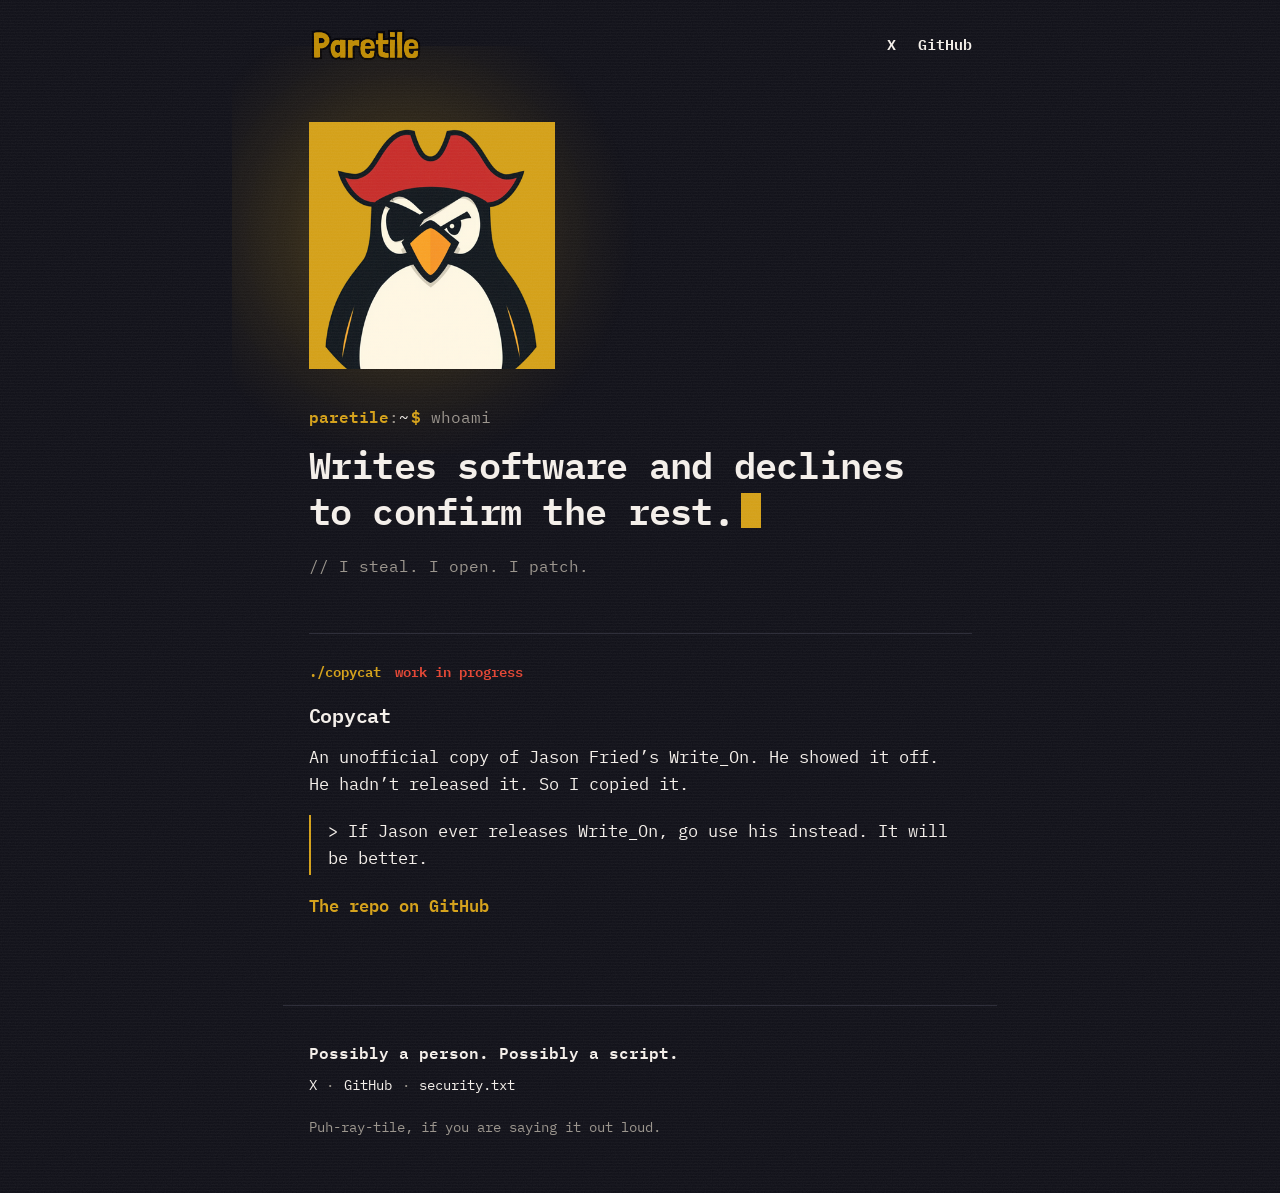
==== commit 9c237a77: "Point the site at paretile.com and tighten the first-person terminal voice." ====
--- a/index.html
+++ b/index.html
@@ -3,26 +3,26 @@
 <head>
 <meta charset="utf-8">
 <meta name="viewport" content="width=device-width,initial-scale=1">
-<title>Paretile — Writes software. Declines to confirm the rest.</title>
-<meta name="description" content="Paretile writes software. Declines to confirm the rest.">
+<title>Paretile — Writes software and declines to confirm the rest.</title>
+<meta name="description" content="Paretile writes software and declines to confirm the rest.">
 <meta name="author" content="Paretile">
 <meta name="color-scheme" content="dark">
-<meta property="og:title" content="Paretile — Writes software. Declines to confirm the rest.">
-<meta property="og:description" content="Paretile writes software. Declines to confirm the rest.">
-<meta property="og:url" content="https://paretile.example/">
+<meta property="og:title" content="Paretile — Writes software and declines to confirm the rest.">
+<meta property="og:description" content="Paretile writes software and declines to confirm the rest.">
+<meta property="og:url" content="https://paretile.com/">
 <meta property="og:type" content="website">
 <meta property="og:site_name" content="Paretile">
-<meta property="og:image" content="https://paretile.example/img/og.png">
+<meta property="og:image" content="https://paretile.com/img/og.png">
 <meta property="og:image:type" content="image/png">
 <meta property="og:image:width" content="1200">
 <meta property="og:image:height" content="630">
-<meta property="og:image:alt" content="Paretile — Writes software. Declines to confirm the rest.">
+<meta property="og:image:alt" content="Paretile — Writes software and declines to confirm the rest.">
 <meta name="twitter:card" content="summary_large_image">
-<meta name="twitter:title" content="Paretile — Writes software. Declines to confirm the rest.">
-<meta name="twitter:description" content="Paretile writes software. Declines to confirm the rest.">
-<meta name="twitter:image" content="https://paretile.example/img/og.png">
-<meta name="twitter:image:alt" content="Paretile — Writes software. Declines to confirm the rest.">
-<link rel="canonical" href="https://paretile.example/">
+<meta name="twitter:title" content="Paretile — Writes software and declines to confirm the rest.">
+<meta name="twitter:description" content="Paretile writes software and declines to confirm the rest.">
+<meta name="twitter:image" content="https://paretile.com/img/og.png">
+<meta name="twitter:image:alt" content="Paretile — Writes software and declines to confirm the rest.">
+<link rel="canonical" href="https://paretile.com/">
 <link rel="icon" href="/img/favicon.ico" sizes="any">
 <link rel="icon" href="/img/favicon-32.png" sizes="32x32" type="image/png">
 <link rel="icon" href="/img/favicon-16.png" sizes="16x16" type="image/png">
@@ -38,7 +38,7 @@
   "@context": "https://schema.org",
   "@type": "Person",
   "name": "Paretile",
-  "url": "https://paretile.example/",
+  "url": "https://paretile.com/",
   "sameAs": ["https://github.com/paretile", "https://x.com/paretile"]
 }
 </script>
@@ -56,16 +56,16 @@
 <main id="main">
   <section class="hero">
     <img class="avatar" src="/img/avatar.png" width="1000" height="1000" alt="Paretile, a pirate penguin in a red hat and an eyepatch">
-    <p class="prompt" aria-hidden="true"><span class="prompt-user">paretile</span>:<span class="prompt-path">~</span><span class="prompt-hash">$</span> whoami</p>
-    <h1>Writes software.<br>Declines to confirm the rest.<span class="cursor" aria-hidden="true"></span></h1>
-    <p class="comment">// We pirate software. We also send the patch.</p>
+    <p class="prompt" aria-hidden="true"><span class="prompt-user">paretile</span>:<span class="prompt-path">~</span><span class="prompt-hash">$</span> <span class="cmd">whoami</span></p>
+    <h1>Writes software and declines to confirm the rest.<span class="cursor" aria-hidden="true"></span></h1>
+    <p class="comment">// I steal. I open. I patch.</p>
   </section>
   <section class="work" aria-labelledby="copycat-title">
     <article class="file" id="copycat">
       <p class="file-head"><span class="path">./copycat</span> <span class="pill">work in progress</span></p>
       <h2 id="copycat-title">Copycat</h2>
       <p>An unofficial copy of Jason Fried’s Write_On. He showed it off. He hadn’t released it. So I copied it.</p>
-      <p class="note">&gt; If Jason ever releases Write_On, go use his. I mean that.</p>
+      <p class="note">&gt; If Jason ever releases Write_On, go use his instead. It will be better.</p>
       <p class="file-links"><a href="https://github.com/paretile/copycat">The repo on GitHub</a></p>
     </article>
   </section>
@@ -73,7 +73,7 @@
 <footer class="site-footer">
   <p class="footer-place">Possibly a person. Possibly a script.</p>
   <p class="footer-links"><a href="https://x.com/paretile" rel="me">X</a><span class="sep" aria-hidden="true"> · </span><a href="https://github.com/paretile" rel="me">GitHub</a><span class="sep" aria-hidden="true"> · </span><a href="/.well-known/security.txt">security.txt</a></p>
-  <p class="footer-copy">Puh-ray-tile, if you are saying it out loud. · © 2026 Paretile</p>
+  <p class="footer-copy">Puh-ray-tile, if you are saying it out loud.</p>
 </footer>
 </body>
 </html>
--- a/css/main.css
+++ b/css/main.css
@@ -12,16 +12,31 @@
   --err:#E34432;
   --max:42rem;
   --header:4.25rem;
+  --scan:repeating-linear-gradient(
+    to bottom,
+    transparent 0,
+    transparent 2px,
+    rgba(244,239,234,.018) 2px,
+    rgba(244,239,234,.018) 3px
+  );
+  --grain:url("data:image/svg+xml,%3Csvg xmlns='http://www.w3.org/2000/svg' width='180' height='180'%3E%3Cfilter id='n'%3E%3CfeTurbulence type='fractalNoise' baseFrequency='.85' numOctaves='2' stitchTiles='stitch'/%3E%3CfeColorMatrix values='0 0 0 0 1 0 0 0 0 1 0 0 0 0 1 0 0 0 .045 0'/%3E%3C/filter%3E%3Crect width='100%25' height='100%25' filter='url(%23n)'/%3E%3C/svg%3E");
 }
 
 *{box-sizing:border-box}
-html{font-size:106.25%;-webkit-text-size-adjust:100%;color-scheme:dark}
+html{
+  font-size:106.25%;
+  -webkit-text-size-adjust:100%;
+  color-scheme:dark;
+  min-height:100%;
+  position:relative;
+  background-color:var(--bg);
+}
 body{
   margin:0;
   min-height:100vh;
   display:flex;
   flex-direction:column;
-  background:var(--bg);
+  background:transparent;
   color:var(--fg);
   font:1rem/1.6 var(--mono);
   font-variant-ligatures:none;
@@ -45,29 +60,19 @@
   unicode-range:U+0000-00FF,U+0131,U+0152-0153,U+02BB-02BC,U+02C6,U+02DA,U+02DC,U+0304,U+0308,U+0329,U+2000-206F,U+20AC,U+2122,U+2191,U+2193,U+2212,U+2215,U+FEFF,U+FFFD;
 }
 
-/* Subtle CRT scanlines and a light vignette. On html, not body,
-   so they do not become flex items once the footer is pinned. */
+/* Scanlines + grain cover the full document, not just the viewport,
+   so there is no seam at the fold in screenshots or on long pages.
+   html:before is not a flex item of body. */
 html:before{
   content:"";
-  position:fixed;
+  position:absolute;
   inset:0;
+  min-height:100%;
   pointer-events:none;
   z-index:40;
-  background:repeating-linear-gradient(
-    to bottom,
-    transparent 0,
-    transparent 2px,
-    rgba(244,239,234,.018) 2px,
-    rgba(244,239,234,.018) 3px
-  );
-}
-html:after{
-  content:"";
-  position:fixed;
-  inset:0;
-  pointer-events:none;
-  z-index:39;
-  background:radial-gradient(120% 85% at 50% 0%,transparent 50%,rgba(0,0,0,.28) 100%);
+  background-image:var(--grain),var(--scan);
+  background-size:180px 180px,100% 3px;
+  background-repeat:repeat,repeat;
 }
 
 ::selection{background:var(--gold);color:var(--bg)}
@@ -85,11 +90,25 @@
 }
 .skip:focus{transform:none}
 
-a{color:var(--gold);text-decoration:none}
-a:hover{color:var(--fg);text-underline-offset:3px;text-decoration:underline;text-decoration-thickness:1px}
+/* Gold underline that slides in from the left. The wordmark is excluded. */
+a{
+  color:var(--gold);
+  text-decoration:none;
+  background-image:linear-gradient(var(--gold),var(--gold));
+  background-position:0 100%;
+  background-repeat:no-repeat;
+  background-size:0 1px;
+  transition:background-size .28s ease,color .2s ease;
+}
+a:hover{color:var(--fg);background-size:100% 1px}
 a:focus-visible{
   outline:2px solid var(--gold);
   outline-offset:3px;
+  background-size:100% 1px;
+}
+a.brand{
+  background-image:none;
+  transition:none;
 }
 
 .site-header{
@@ -115,13 +134,32 @@
   min-height:44px;
   display:inline-flex;
   align-items:center;
+  background-image:linear-gradient(var(--gold),var(--gold));
 }
 .site-nav a:hover{color:var(--gold)}
 
 main{position:relative;z-index:1;flex:1 0 auto;width:100%;max-width:var(--max);margin:0 auto;padding:0 1.5rem 3rem}
 
-.hero{padding:3.25rem 0 2.75rem}
+.hero{position:relative;padding:3.25rem 0 2.75rem}
+/* Soft amber well behind the penguin. Not a shadow on the mark. */
+.hero:before{
+  content:"";
+  position:absolute;
+  left:-4.5rem;
+  top:-1.25rem;
+  width:24rem;
+  height:24rem;
+  pointer-events:none;
+  z-index:0;
+  background:radial-gradient(circle at 42% 46%,
+    rgba(212,160,23,.34) 0%,
+    rgba(212,160,23,.14) 36%,
+    rgba(212,160,23,.04) 58%,
+    transparent 72%);
+}
 .avatar{
+  position:relative;
+  z-index:1;
   display:block;
   width:14.5rem;
   height:14.5rem;
@@ -130,8 +168,25 @@
   background:var(--gold);
 }
 .avatar-sm{width:5.5rem;height:5.5rem;margin:0 0 1.6rem}
+.lost{position:relative}
+.lost:before{
+  content:"";
+  position:absolute;
+  left:-2.5rem;
+  top:-.6rem;
+  width:12rem;
+  height:12rem;
+  pointer-events:none;
+  z-index:0;
+  background:radial-gradient(circle at 40% 45%,
+    rgba(212,160,23,.3) 0%,
+    rgba(212,160,23,.1) 40%,
+    transparent 70%);
+}
 
 .prompt{
+  position:relative;
+  z-index:1;
   margin:0 0 .7rem;
   font-size:.92rem;
   color:var(--muted);
@@ -140,15 +195,18 @@
 .prompt-user{color:var(--gold);font-weight:600}
 .prompt-path{color:var(--fg)}
 .prompt-hash{color:var(--gold);font-weight:600;margin-left:.15rem}
+.cmd{display:inline-block;white-space:nowrap;vertical-align:bottom}
 
 h1{
-  font-size:clamp(1.55rem,4.6vw,2.35rem);
+  position:relative;
+  z-index:1;
+  font-size:clamp(1.45rem,4.2vw,2.15rem);
   font-weight:600;
   letter-spacing:-.02em;
-  line-height:1.2;
+  line-height:1.25;
   margin:0;
   text-wrap:balance;
-  max-width:22ch;
+  max-width:28ch;
 }
 .cursor{
   display:inline-block;
@@ -162,6 +220,8 @@
 @keyframes blink{50%{opacity:0}}
 
 .comment{
+  position:relative;
+  z-index:1;
   margin:1.15rem 0 0;
   color:var(--muted);
   font-size:.95rem;
@@ -233,9 +293,49 @@
   .site-header,main,.site-footer{padding-left:1.15rem;padding-right:1.15rem}
   .wordmark{height:32px}
   .hero{padding:2.4rem 0 2.2rem}
+  .hero:before{left:-3.25rem;top:-.75rem;width:19rem;height:19rem}
   .avatar{width:11.5rem;height:11.5rem;margin-bottom:1.7rem}
   .avatar-sm{width:6.5rem;height:6.5rem;margin-bottom:1.5rem}
   .site-nav{gap:1rem}
+  h1{max-width:none}
+}
+
+/* Motion only when the visitor has not asked it to stop.
+   Default styles are the settled state, so reduced-motion needs no resets. */
+@media (prefers-reduced-motion:no-preference){
+  .cmd{
+    width:0;
+    overflow:hidden;
+    animation:type .55s steps(6,end) .35s forwards;
+  }
+  @keyframes type{to{width:6ch}}
+
+  .site-header{animation:rise .7s cubic-bezier(.2,.7,.3,1) both}
+  .hero .avatar{animation:rise .8s cubic-bezier(.2,.7,.3,1) .08s both}
+  .hero .prompt{animation:rise .7s cubic-bezier(.2,.7,.3,1) .18s both}
+  .hero h1{animation:rise .75s cubic-bezier(.2,.7,.3,1) .95s both}
+  .hero .comment{animation:rise .7s cubic-bezier(.2,.7,.3,1) 1.15s both}
+  .work{animation:rise .75s cubic-bezier(.2,.7,.3,1) 1.3s both}
+  .site-footer{animation:rise .75s cubic-bezier(.2,.7,.3,1) 1.45s both}
+  .lost .avatar,
+  .lost .prompt,
+  .lost .term-err,
+  .lost h1,
+  .lost .lede,
+  .lost .file-links{
+    animation:rise .7s cubic-bezier(.2,.7,.3,1) both;
+  }
+  .lost .avatar{animation-delay:.08s}
+  .lost .prompt{animation-delay:.18s}
+  .lost .term-err{animation-delay:.28s}
+  .lost h1{animation-delay:.4s}
+  .lost .lede{animation-delay:.52s}
+  .lost .file-links{animation-delay:.64s}
+
+  @keyframes rise{
+    from{opacity:0;transform:translateY(.6rem)}
+    to{opacity:1;transform:none}
+  }
 }
 
 @media (prefers-reduced-motion:reduce){
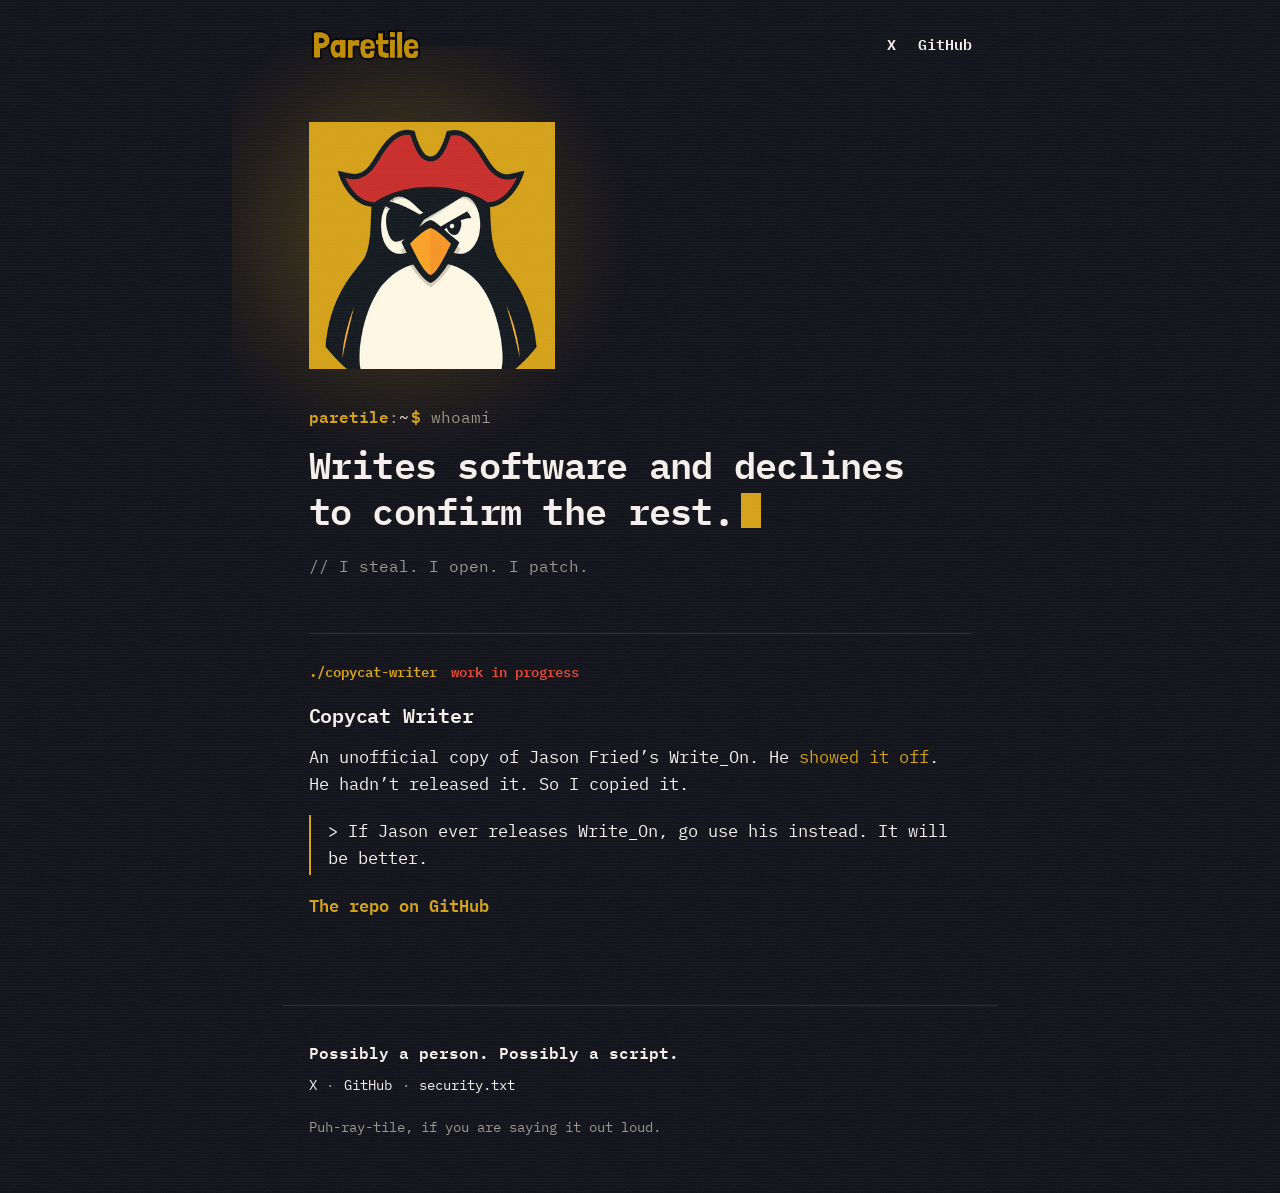
==== commit e67d8168: "Rename Copycat to Copycat Writer and link Jason's video." ====
--- a/index.html
+++ b/index.html
@@ -62,11 +62,11 @@
   </section>
   <section class="work" aria-labelledby="copycat-title">
     <article class="file" id="copycat">
-      <p class="file-head"><span class="path">./copycat</span> <span class="pill">work in progress</span></p>
-      <h2 id="copycat-title">Copycat</h2>
-      <p>An unofficial copy of Jason Fried’s Write_On. He showed it off. He hadn’t released it. So I copied it.</p>
+      <p class="file-head"><span class="path">./copycat-writer</span> <span class="pill">work in progress</span></p>
+      <h2 id="copycat-title">Copycat Writer</h2>
+      <p>An unofficial copy of Jason Fried’s Write_On. He <a href="https://x.com/jasonfried/status/2105403067793584590">showed it off</a>. He hadn’t released it. So I copied it.</p>
       <p class="note">&gt; If Jason ever releases Write_On, go use his instead. It will be better.</p>
-      <p class="file-links"><a href="https://github.com/paretile/copycat">The repo on GitHub</a></p>
+      <p class="file-links"><a href="https://github.com/paretile/copycat-writer">The repo on GitHub</a></p>
     </article>
   </section>
 </main>
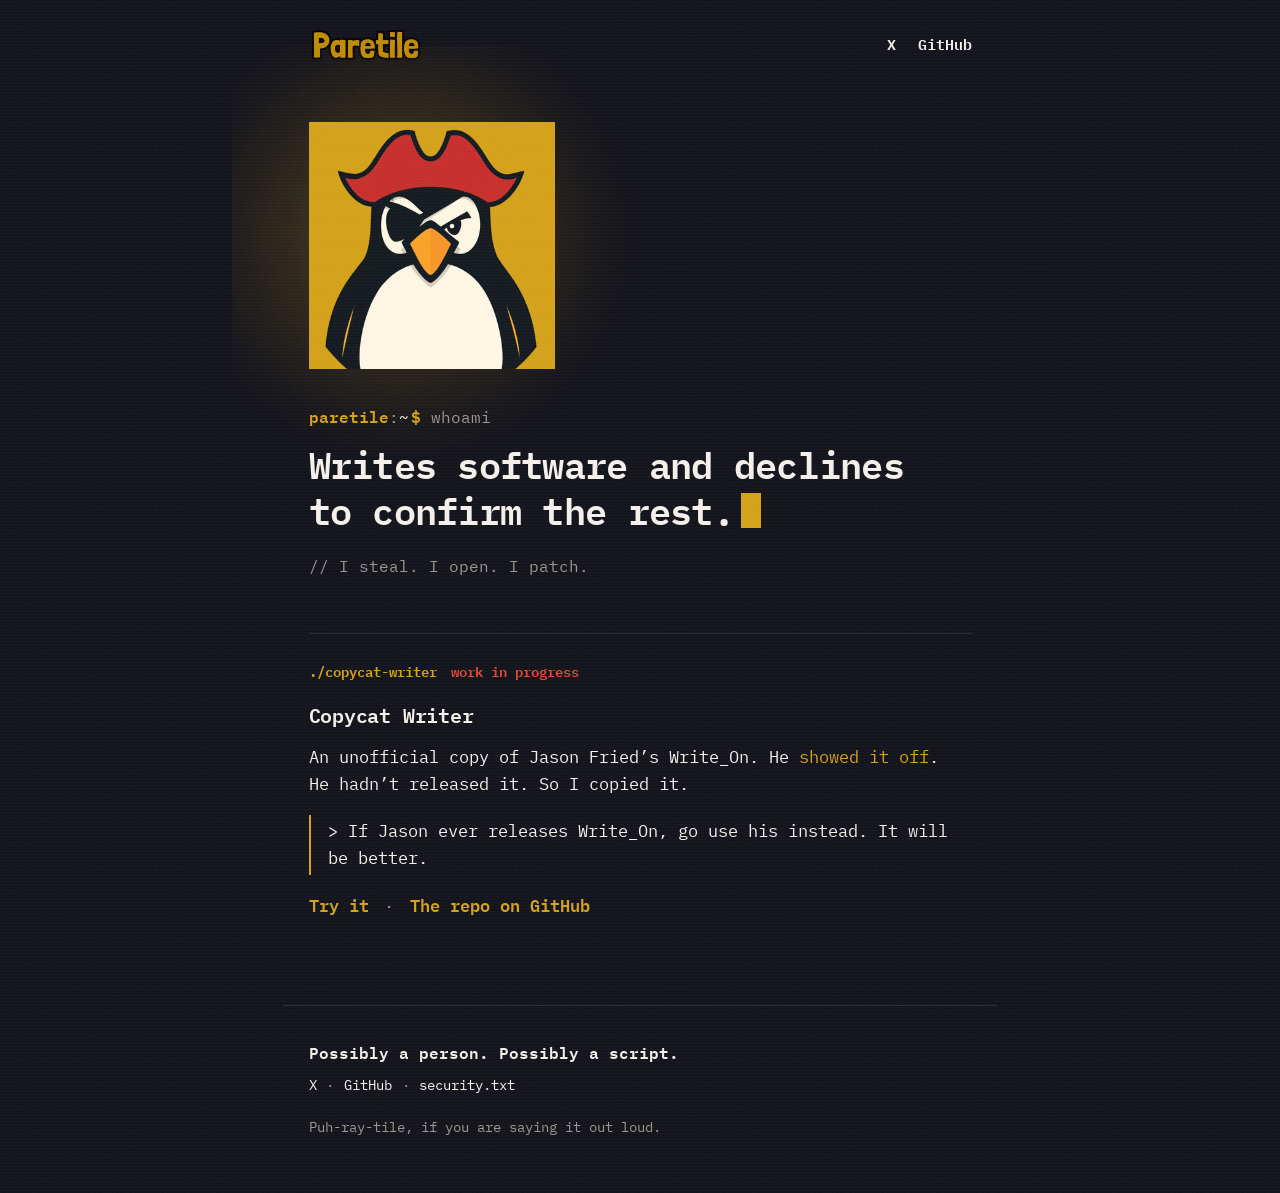
==== commit f468ac5d: "Host Copycat Writer at /copycat-writer/ and link it from the card." ====
--- a/index.html
+++ b/index.html
@@ -66,7 +66,7 @@
       <h2 id="copycat-title">Copycat Writer</h2>
       <p>An unofficial copy of Jason Fried’s Write_On. He <a href="https://x.com/jasonfried/status/2105403067793584590">showed it off</a>. He hadn’t released it. So I copied it.</p>
       <p class="note">&gt; If Jason ever releases Write_On, go use his instead. It will be better.</p>
-      <p class="file-links"><a href="https://github.com/paretile/copycat-writer">The repo on GitHub</a></p>
+      <p class="file-links"><a href="https://paretile.com/copycat-writer/">Try it</a><span class="sep" aria-hidden="true"> · </span><a href="https://github.com/paretile/copycat-writer">The repo on GitHub</a></p>
     </article>
   </section>
 </main>
--- a/css/main.css
+++ b/css/main.css
@@ -258,6 +258,7 @@
 }
 .file-links{margin:0}
 .file-links a{font-weight:600}
+.file-links .sep{color:var(--muted);padding:0 .35rem}
 
 .site-footer{
   position:relative;
